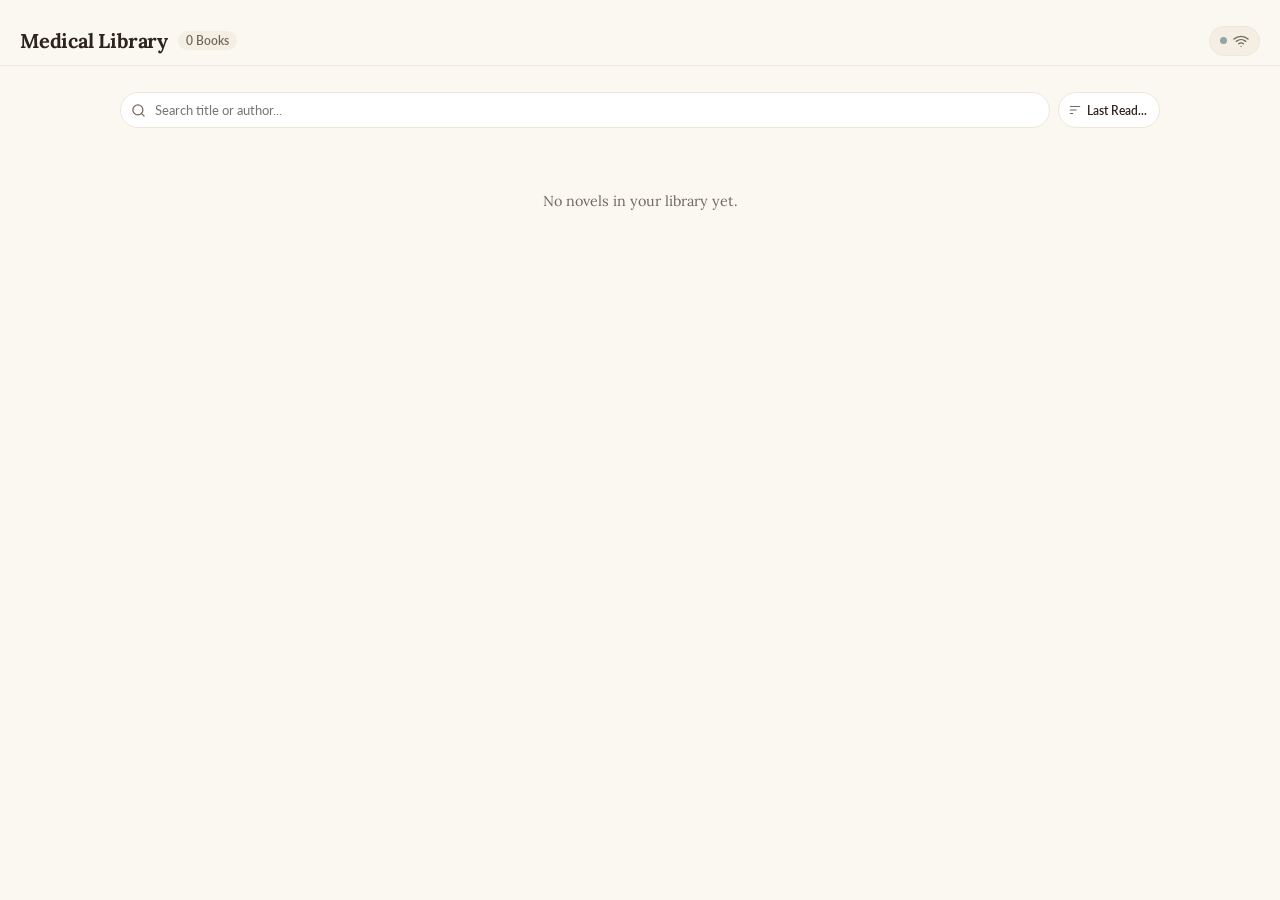
==== m/index.html @ b5129090 "Ingest 1,699 drugs from bnf_drugs.json into BNF database with intelligent alias/salt matching, keep " ====
<!DOCTYPE html>
<html lang="en">
<head>
  <meta charset="utf-8" />
  <meta name="viewport" content="width=device-width, initial-scale=1.0, maximum-scale=1.0, user-scalable=no, viewport-fit=cover" />
  <title>Medical Library</title>

  <!-- PWA & Mobile Meta -->
  <link rel="manifest" href="manifest.json" />
  <meta name="theme-color" content="#fbf8f2" id="meta-theme-color" />
  <meta name="mobile-web-app-capable" content="yes" />
  <meta name="apple-mobile-web-app-capable" content="yes" />
  <meta name="apple-mobile-web-app-status-bar-style" content="default" />
  <meta name="apple-mobile-web-app-title" content="Medical Reader" />
  <link rel="apple-touch-icon" sizes="180x180" href="static/icons/apple-touch-icon.png" />
  <link rel="icon" type="image/svg+xml" href="static/icons/icon.svg" />
  <link rel="icon" type="image/png" sizes="192x192" href="static/icons/icon-192.png" />

  <!-- Google Fonts: Lora, Lato, Cinzel, Noto Serif SC (Matching desktop app) -->
  <link rel="preconnect" href="https://fonts.googleapis.com">
  <link rel="preconnect" href="https://fonts.gstatic.com" crossorigin>
  <link href="https://fonts.googleapis.com/css2?family=Cinzel:wght@500;700&family=Lato:ital,wght@0,300;0,400;0,700;1,300;1,400;1,700&family=Lora:ital,wght@0,400;0,500;0,600;1,400;1,500&family=Noto+Serif+SC:wght@400;600&display=swap" rel="stylesheet">

  <!-- Mobile Styles -->
  <link rel="stylesheet" href="static/css/mobile.css?v=54" />
</head>
<body class="theme-sepia font-serif">
  <div id="app-root">

    <!-- 1. LIBRARY VIEW -->
    <section id="view-library" class="view-pane active">
      <header class="app-header">
        <div class="header-title-group">
          <h1 class="header-page-title">Medical Library</h1>
          <span class="header-count-badge" id="library-count-badge">0 Books</span>
        </div>
        <div class="header-actions">
          <button class="status-wifi-btn" id="m-status-wifi-btn" title="Cloud &amp; Sync Status">
            <span class="status-dot"></span>
            <svg class="status-wifi-svg" width="16" height="16" viewBox="0 0 24 24" fill="none" stroke="currentColor" stroke-width="2" stroke-linecap="round" stroke-linejoin="round">
              <path d="M5 12.55a11 11 0 0 1 14.08 0"></path>
              <path d="M1.42 9a16 16 0 0 1 21.16 0"></path>
              <path d="M8.53 16.11a6 6 0 0 1 6.95 0"></path>
              <line x1="12" y1="20" x2="12.01" y2="20"></line>
            </svg>
          </button>
        </div>
      </header>

      <div class="library-scroll-container">
        <!-- Search and Sort Filter Bar -->
        <div class="library-filter-bar">
          <div class="library-search-wrap">
            <svg class="library-search-icon" width="15" height="15" viewBox="0 0 24 24" fill="none" stroke="currentColor" stroke-width="2" stroke-linecap="round" stroke-linejoin="round">
              <circle cx="11" cy="11" r="8"></circle>
              <line x1="21" y1="21" x2="16.65" y2="16.65"></line>
            </svg>
            <input type="text" id="library-search-input" class="library-search-input" placeholder="Search title or author..." autocomplete="off" autocorrect="off" autocapitalize="off" spellcheck="false" />
            <button type="button" id="btn-clear-library-search" class="btn-clear-library-search" title="Clear search" style="display: none;">
              <svg width="12" height="12" viewBox="0 0 24 24" fill="none" stroke="currentColor" stroke-width="2.5" stroke-linecap="round" stroke-linejoin="round">
                <line x1="18" y1="6" x2="6" y2="18"></line>
                <line x1="6" y1="6" x2="18" y2="18"></line>
              </svg>
            </button>
          </div>

          <div class="library-sort-wrap">
            <svg class="library-sort-icon" width="14" height="14" viewBox="0 0 24 24" fill="none" stroke="currentColor" stroke-width="2" stroke-linecap="round" stroke-linejoin="round">
              <line x1="4" y1="6" x2="20" y2="6"></line>
              <line x1="4" y1="12" x2="14" y2="12"></line>
              <line x1="4" y1="18" x2="8" y2="18"></line>
            </svg>
            <span class="library-sort-label" id="library-sort-label">Last Read...</span>
            <select id="library-sort-select" class="library-sort-select" title="Sort books">
              <option value="last_read" selected>Last Read...</option>
              <option value="date_desc">Date Added...</option>
              <option value="date_asc">Date Added (Oldest)...</option>
              <option value="title_asc">Novel Name (A - Z)...</option>
              <option value="title_desc">Novel Name (Z - A)...</option>
              <option value="author_asc">Author Name (A - Z)...</option>
              <option value="author_desc">Author Name (Z - A)...</option>
              <option value="words_desc">Word Count (High - Low)...</option>
              <option value="words_asc">Word Count (Low - High)...</option>
            </select>
          </div>
        </div>

        <div class="library-books-list" id="library-books-list">
          <!-- Populated dynamically with minimalist borderless book cards -->
        </div>
      </div>
    </section>

    <!-- 2. BOOK OVERVIEW & CHAPTERS VIEW -->
    <section id="view-book" class="view-pane">
      <!-- Clean Top Bar with just Back to Library -->
      <header class="app-header">
        <button class="btn-header-back" id="btn-book-back" title="Back to Library">
          <svg width="20" height="20" viewBox="0 0 24 24" fill="none" stroke="currentColor" stroke-width="2.2" stroke-linecap="round" stroke-linejoin="round">
            <polyline points="15 18 9 12 15 6"></polyline>
          </svg>
          <span>Library</span>
        </button>
      </header>

      <!-- Anchored Book Details Hero (Remains visible while scrolling chapters) -->
      <section class="book-hero-section anchored" id="book-hero-section">
        <h1 class="book-hero-title" id="book-hero-title">Book Title</h1>
        <p class="book-hero-author" id="book-hero-author">by Author</p>

        <div class="book-meta-row" id="book-hero-meta">
          <span class="meta-tag" id="book-meta-genre">WEB NOVEL</span>
          <span class="meta-dot">&bull;</span>
          <span class="meta-tag" id="book-meta-chapters">0 CHAPTERS</span>
          <span class="meta-dot">&bull;</span>
          <span class="meta-tag" id="book-meta-words">0 WORDS</span>
        </div>

        <div class="book-actions-group">
          <button class="btn-continue-reading" id="btn-book-continue">
            <svg width="18" height="18" viewBox="0 0 24 24" fill="none" stroke="currentColor" stroke-width="2.2" stroke-linecap="round" stroke-linejoin="round">
              <polygon points="5 3 19 12 5 21 5 3"></polygon>
            </svg>
            <span id="btn-book-continue-label">Continue — Chapter 1</span>
          </button>

          <!-- Compact Icon-Only Bookmark Button -->
          <button class="btn-jump-bookmark-icon" id="btn-book-bookmark" style="display:none;" title="Jump to bookmark">
            <svg width="18" height="18" viewBox="0 0 24 24" fill="#e67e22" stroke="#d35400" stroke-width="1">
              <path d="M19 21l-7-5-7 5V5a2 2 0 0 1 2-2h10a2 2 0 0 1 2 2z"></path>
            </svg>
          </button>

          <!-- Download for Offline Reading Button -->
          <button class="btn-book-action-icon" id="btn-book-download" title="Download book for offline reading">
            <svg class="icon-download-svg" width="18" height="18" viewBox="0 0 24 24" fill="none" stroke="currentColor" stroke-width="2.2" stroke-linecap="round" stroke-linejoin="round">
              <path d="M21 15v4a2 2 0 0 1-2 2H5a2 2 0 0 1-2-2v-4"></path>
              <polyline points="7 10 12 15 17 10"></polyline>
              <line x1="12" y1="15" x2="12" y2="3"></line>
            </svg>
          </button>

          <!-- Search Button Next to Bookmark -->
          <button class="btn-book-action-icon" id="btn-book-search" title="Search novel">
            <svg width="18" height="18" viewBox="0 0 24 24" fill="none" stroke="currentColor" stroke-width="2.2" stroke-linecap="round" stroke-linejoin="round">
              <circle cx="11" cy="11" r="8"></circle>
              <line x1="21" y1="21" x2="16.65" y2="16.65"></line>
            </svg>
          </button>
        </div>
      </section>

      <!-- Scrollable Chapters Directory Underneath Anchored Hero -->
      <div class="chapter-directory-scroll">
        <section class="chapter-directory-wrapper">
          <div class="directory-header-row">
            <span class="directory-title">Chapters</span>
            <span class="directory-count" id="book-ch-count-badge">0</span>
          </div>

          <div class="search-input-wrap">
            <svg width="16" height="16" viewBox="0 0 24 24" fill="none" stroke="currentColor" stroke-width="2" stroke-linecap="round" stroke-linejoin="round">
              <circle cx="11" cy="11" r="8"></circle>
              <line x1="21" y1="21" x2="16.65" y2="16.65"></line>
            </svg>
            <input type="text" class="directory-search-input" id="input-chapter-search" placeholder="Filter chapters..." autocomplete="off" autocorrect="off" autocapitalize="off" spellcheck="false" />
            <button type="button" id="btn-clear-chapter-search" class="btn-search-clear" style="display: none;" title="Clear filter">&times;</button>
          </div>

          <div class="chapter-items-list" id="chapters-list-container">
            <!-- Dynamically populated rows with green last-read highlight and orange bookmark symbol -->
          </div>
        </section>
      </div>
    </section>

    <!-- 3. GLOSSARY SHELVES VIEW -->
    <section id="view-glossary" class="view-pane">
      <header class="app-header">
        <button class="btn-header-back" id="btn-glossary-back" title="Back to Chapters">
          <svg width="20" height="20" viewBox="0 0 24 24" fill="none" stroke="currentColor" stroke-width="2.2" stroke-linecap="round" stroke-linejoin="round">
            <polyline points="15 18 9 12 15 6"></polyline>
          </svg>
          <span>Chapters</span>
        </button>

        <div class="header-title-group" style="gap: 8px;">
          <h1 class="header-page-title">Glossary</h1>
          <span class="header-count-badge" id="glossary-total-badge">0</span>
        </div>

        <button class="btn-header-add" id="btn-glossary-add-lore" title="Add lore entry">
          <svg width="16" height="16" viewBox="0 0 24 24" fill="none" stroke="currentColor" stroke-width="2.5" stroke-linecap="round" stroke-linejoin="round">
            <line x1="12" y1="5" x2="12" y2="19"></line>
            <line x1="5" y1="12" x2="19" y2="12"></line>
          </svg>
          <span>Add</span>
        </button>
      </header>

      <div class="glossary-scroll-container">
        <!-- Controls: Search, Category Filter, and Sort -->
        <div class="glossary-controls-section">
          <div class="search-input-wrap" style="margin-bottom: 10px;">
            <svg width="16" height="16" viewBox="0 0 24 24" fill="none" stroke="currentColor" stroke-width="2" stroke-linecap="round" stroke-linejoin="round">
              <circle cx="11" cy="11" r="8"></circle>
              <line x1="21" y1="21" x2="16.65" y2="16.65"></line>
            </svg>
            <input type="text" class="directory-search-input" id="input-glossary-search" placeholder="Search lore, aliases, Chinese..." autocomplete="off" autocorrect="off" autocapitalize="off" spellcheck="false" />
            <button type="button" id="btn-clear-glossary-search" class="btn-search-clear" style="display: none;" title="Clear search">&times;</button>
          </div>

          <div class="glossary-dropdowns-row">
            <select class="glossary-select" id="select-glossary-category">
              <option value="all">All Categories</option>
              <option value="Anatomy">Anatomy</option>
              <option value="Pathology / Disease">Pathology &amp; Disease</option>
              <option value="Concept">Concepts &amp; Scores</option>
              <option value="Instrument / Device">Instruments &amp; Devices</option>
              <option value="Drug">Drugs &amp; Pharmacology</option>
            </select>

            <select class="glossary-select" id="select-glossary-sort">
              <option value="relevance">By Mentions</option>
              <option value="alpha">A to Z</option>
              <option value="time_newest">Newest Added</option>
            </select>
          </div>
        </div>

        <!-- 5 Category Horizontal Shelves Container -->
        <div class="glossary-shelves-container" id="glossary-shelves-container">
          <!-- Dynamically populated horizontal shelves -->
        </div>
      </div>
    </section>

    <!-- 4. READER VIEW -->
    <section id="view-reader" class="view-pane" style="padding-top:0; padding-bottom:0;">
      <div class="reader-container">
        <!-- Reading Progress Bar -->
        <div class="reader-progress-line" id="reader-progress-line"></div>

        <!-- Collapsible Reader Top Bar -->
        <header class="reader-top-bar" id="reader-top-bar">
          <button class="btn-reader-action" id="btn-reader-back" title="Back to Chapters">
            <svg width="20" height="20" viewBox="0 0 24 24" fill="none" stroke="currentColor" stroke-width="2.2" stroke-linecap="round" stroke-linejoin="round">
              <polyline points="15 18 9 12 15 6"></polyline>
            </svg>
          </button>

          <div class="reader-title-wrap">
            <div class="reader-chapter-dropdown-wrap">
              <span class="reader-chapter-name" id="reader-top-title">Chapter</span>
              <svg class="reader-chapter-dropdown-arrow" width="12" height="12" viewBox="0 0 24 24" fill="none" stroke="currentColor" stroke-width="2.5" stroke-linecap="round" stroke-linejoin="round">
                <polyline points="6 9 12 15 18 9"></polyline>
              </svg>
              <select id="reader-chapter-select" class="reader-chapter-select" title="Jump to chapter">
                <!-- Dynamically populated options -->
              </select>
            </div>
          </div>

          <div class="reader-actions-right">
            <!-- Reader Highlights & Notes Button -->
            <button class="btn-reader-action" id="btn-reader-notes" title="Notes & Highlights">
              <svg width="18" height="18" viewBox="0 0 24 24" fill="none" stroke="currentColor" stroke-width="2" stroke-linecap="round" stroke-linejoin="round">
                <path d="M4 19.5v-15A2.5 2.5 0 0 1 6.5 2H20v20H6.5a2.5 2.5 0 0 1-2.5-2.5Z"></path>
                <path d="M6 6h10"></path>
                <path d="M6 10h10"></path>
              </svg>
            </button>

            <!-- Reader Search Button -->
            <button class="btn-reader-action" id="btn-reader-search" title="Search novel">
              <svg width="18" height="18" viewBox="0 0 24 24" fill="none" stroke="currentColor" stroke-width="2" stroke-linecap="round" stroke-linejoin="round">
                <circle cx="11" cy="11" r="8"></circle>
                <line x1="21" y1="21" x2="16.65" y2="16.65"></line>
              </svg>
            </button>

            <!-- Reader Settings Button -->
            <button class="btn-reader-action" id="btn-reader-settings" title="Typography &amp; Theme">
              <svg width="18" height="18" viewBox="0 0 24 24" fill="none" stroke="currentColor" stroke-width="2" stroke-linecap="round" stroke-linejoin="round">
                <circle cx="12" cy="12" r="3"></circle>
                <path d="M19.4 15a1.65 1.65 0 0 0 .33 1.82l.06.06a2 2 0 0 1 0 2.83 2 2 0 0 1-2.83 0l-.06-.06a1.65 1.65 0 0 0-1.82-.33 1.65 1.65 0 0 0-1 1.51V21a2 2 0 0 1-2 2 2 2 0 0 1-2-2v-.09A1.65 1.65 0 0 0 9 19.4a1.65 1.65 0 0 0-1.82.33l-.06.06a2 2 0 0 1-2.83 0 2 2 0 0 1 0-2.83l.06-.06a1.65 1.65 0 0 0 .33-1.82 1.65 1.65 0 0 0-1.51-1H3a2 2 0 0 1-2-2 2 2 0 0 1 2-2h.09A1.65 1.65 0 0 0 4.6 9a1.65 1.65 0 0 0-.33-1.82l-.06-.06a2 2 0 0 1 0-2.83 2 2 0 0 1 2.83 0l.06.06a1.65 1.65 0 0 0 1.82.33H9a1.65 1.65 0 0 0 1-1.51V3a2 2 0 0 1 2-2 2 2 0 0 1 2 2v.09a1.65 1.65 0 0 0 1 1.51 1.65 1.65 0 0 0 1.82-.33l.06-.06a2 2 0 0 1 2.83 0 2 2 0 0 1 0 2.83l-.06.06a1.65 1.65 0 0 0-.33 1.82V9a1.65 1.65 0 0 0 1.51 1H21a2 2 0 0 1 2 2 2 2 0 0 1-2 2h-.09a1.65 1.65 0 0 0-1.51 1z"></path>
              </svg>
            </button>
          </div>
        </header>

        <!-- Reader Text Scroll Area -->
        <main class="reader-scroll-canvas" id="reader-scroll-canvas">
          <div class="reader-heading-block">
            <span class="reader-ch-num" id="canvas-ch-num">CHAPTER 1</span>
            <h1 class="reader-ch-title" id="canvas-ch-title">Prologue</h1>
          </div>
          <div class="reader-body-text" id="reader-body-text">
            <!-- Chapter paragraphs rendered here -->
          </div>
        </main>

        <!-- Floating Text Selection Actions Bubble (Strictly Sans Font) -->
        <div class="floating-selection-bubble" id="mobile-selection-bar" style="display:none;">
          <div class="selection-actions-pill">
            <button type="button" class="btn-selection-action" id="btn-selection-add-lore" title="Add to Glossary">
              <span id="mobile-selection-btn-icon" class="selection-action-icon">
                <svg width="14" height="14" viewBox="0 0 24 24" fill="none" stroke="currentColor" stroke-width="2.2" stroke-linecap="round" stroke-linejoin="round">
                  <line x1="12" y1="5" x2="12" y2="19"></line>
                  <line x1="5" y1="12" x2="19" y2="12"></line>
                </svg>
              </span>
              <span id="mobile-selection-btn-text">Add to Glossary</span>
            </button>
            <div class="selection-action-sep" id="selection-sep-1"></div>
            <button type="button" class="btn-selection-action" id="btn-selection-highlight" title="Highlight text">
              <span class="selection-action-icon">
                <svg width="14" height="14" viewBox="0 0 24 24" fill="none" stroke="currentColor" stroke-width="2.2" stroke-linecap="round" stroke-linejoin="round">
                  <path d="m9 11-6 6v3h3l6-6"></path>
                  <path d="m22 7-4.5-4.5c-.8-.8-2-.8-2.8 0l-3.2 3.2 7.3 7.3 3.2-3.2c.8-.8.8-2 0-2.8Z"></path>
                </svg>
              </span>
              <span>Highlight</span>
            </button>
            <div class="selection-action-sep" id="selection-sep-2"></div>
            <button type="button" class="btn-selection-action" id="btn-selection-note" title="Add Note">
              <span class="selection-action-icon">
                <svg width="14" height="14" viewBox="0 0 24 24" fill="none" stroke="currentColor" stroke-width="2.2" stroke-linecap="round" stroke-linejoin="round">
                  <path d="M12 20h9"></path>
                  <path d="M16.5 3.5a2.121 2.121 0 0 1 3 3L7 19l-4 1 1-4L16.5 3.5z"></path>
                </svg>
              </span>
              <span>Add Note</span>
            </button>
          </div>
        </div>

        <!-- Grounded Reader Bottom Stepper (Firmly pinned to bottom) -->
        <footer class="reader-bottom-stepper" id="reader-bottom-stepper">
          <button class="btn-step" id="btn-step-prev">
            <svg width="16" height="16" viewBox="0 0 24 24" fill="none" stroke="currentColor" stroke-width="2.2" stroke-linecap="round" stroke-linejoin="round">
              <polyline points="15 18 9 12 15 6"></polyline>
            </svg>
            <span>Prev</span>
          </button>
          <span class="reader-step-indicator" id="stepper-ch-label">Ch 1 / 1</span>
          <button class="btn-step" id="btn-step-next">
            <span>Next</span>
            <svg width="16" height="16" viewBox="0 0 24 24" fill="none" stroke="currentColor" stroke-width="2.2" stroke-linecap="round" stroke-linejoin="round">
              <polyline points="9 18 15 12 9 6"></polyline>
            </svg>
          </button>
        </footer>
      </div>
    </section>

    <!-- Bottom Navigation Bar (Visible in Book and Glossary Views when Glossary is enabled) -->
    <nav class="bottom-nav-bar" id="bottom-nav" style="display:none;">
      <button class="nav-item active" id="nav-tab-chapters" data-tab="chapters">
        <svg width="18" height="18" viewBox="0 0 24 24" fill="none" stroke="currentColor" stroke-width="2" stroke-linecap="round" stroke-linejoin="round">
          <line x1="8" y1="6" x2="21" y2="6"></line>
          <line x1="8" y1="12" x2="21" y2="12"></line>
          <line x1="8" y1="18" x2="21" y2="18"></line>
          <line x1="3" y1="6" x2="3.01" y2="6"></line>
          <line x1="3" y1="12" x2="3.01" y2="12"></line>
          <line x1="3" y1="18" x2="3.01" y2="18"></line>
        </svg>
        <span>Chapters</span>
      </button>

      <button class="nav-item" id="nav-tab-glossary" data-tab="glossary" title="Glossary">
        <svg width="18" height="18" viewBox="0 0 24 24" fill="none" stroke="currentColor" stroke-width="2" stroke-linecap="round" stroke-linejoin="round">
          <polygon points="12 2 2 7 12 12 22 7 12 2"></polygon>
          <polyline points="2 17 12 22 22 17"></polyline>
          <polyline points="2 12 12 17 22 12"></polyline>
        </svg>
        <span>Glossary</span>
      </button>
    </nav>

    <!-- Bottom Sheet: Reader Typography & Theme Settings (No background blur) -->
    <div class="sheet-backdrop" id="sheet-backdrop-settings">
      <div class="sheet-card" id="sheet-card-settings">
        <div class="sheet-handle"></div>
        <div class="sheet-header">
          <h3 class="sheet-title">Reader Settings</h3>
          <button class="btn-sheet-close" id="btn-settings-close" title="Close settings">
            <svg width="18" height="18" viewBox="0 0 24 24" fill="none" stroke="currentColor" stroke-width="2">
              <line x1="18" y1="6" x2="6" y2="18"></line>
              <line x1="6" y1="6" x2="18" y2="18"></line>
            </svg>
          </button>
        </div>

        <div class="settings-options-list">
          <!-- Font Family -->
          <div class="settings-row">
            <label class="settings-label">Font Family</label>
            <div class="segmented-control">
              <button class="seg-btn active" id="btn-font-serif">Serif</button>
              <button class="seg-btn" id="btn-font-sans">Sans</button>
            </div>
          </div>

          <!-- Font Size -->
          <div class="settings-row">
            <label class="settings-label">Font Size</label>
            <div class="segmented-control">
              <button class="seg-btn" id="btn-size-dec">A-</button>
              <button class="seg-btn" id="btn-size-inc">A+</button>
            </div>
          </div>

          <!-- Theme -->
          <div class="settings-row">
            <label class="settings-label">Theme</label>
            <div class="segmented-control">
              <button class="seg-btn" id="btn-theme-light">Light</button>
              <button class="seg-btn active" id="btn-theme-sepia">Sepia</button>
              <button class="seg-btn" id="btn-theme-dark">Dark</button>
            </div>
          </div>
        </div>
      </div>
    </div>

    <!-- Bottom Sheet: Lore Card Popup (Matched to Desktop Web App Layout) -->
    <div class="sheet-backdrop" id="sheet-backdrop-lore">
      <div class="sheet-card" id="sheet-card-lore">
        <div class="sheet-handle"></div>
        <div class="sheet-header">
          <button class="btn-sheet-text-action" id="btn-sheet-lore-edit">Edit</button>
          <button class="btn-sheet-close" id="btn-sheet-lore-close" title="Close">
            <svg width="18" height="18" viewBox="0 0 24 24" fill="none" stroke="currentColor" stroke-width="2">
              <line x1="18" y1="6" x2="6" y2="18"></line>
              <line x1="6" y1="6" x2="18" y2="18"></line>
            </svg>
          </button>
        </div>
        <div class="lore-card-body" id="sheet-lore-content">
          <!-- Populated dynamically with exact desktop layout -->
        </div>
      </div>
    </div>

    <!-- Bottom Sheet: Add / Edit Lore Entry (With Web Autofill & AI Lookup, No redundant Chinese input) -->
    <div class="sheet-backdrop" id="sheet-backdrop-edit">
      <div class="sheet-card" id="sheet-card-edit" style="max-height: 88vh;">
        <div class="sheet-handle"></div>
        <div class="sheet-header">
          <h3 class="sheet-title" id="edit-sheet-heading">Add Lore Entry</h3>
          <button type="button" class="btn-sheet-close" id="btn-edit-close" title="Close">
            <svg width="18" height="18" viewBox="0 0 24 24" fill="none" stroke="currentColor" stroke-width="2">
              <line x1="18" y1="6" x2="6" y2="18"></line>
              <line x1="6" y1="6" x2="18" y2="18"></line>
            </svg>
          </button>
        </div>

        <!-- Web Autofill / Wiki Scraper Panel -->
        <div class="wiki-import-panel">
          <label class="form-label">IMPORT FROM WEB LINK (WIKI)</label>
          <div class="wiki-input-row">
            <input type="text" class="form-input" id="edit-wiki-url" placeholder="Paste Fandom wiki URL or page title..." />
            <button type="button" class="btn-wiki-scrape" id="btn-wiki-import">Import</button>
          </div>
        </div>

        <form id="form-edit-lore" class="lore-edit-form">
          <input type="hidden" id="edit-lore-id" value="" />

          <div class="form-group">
            <label class="form-label">CATEGORY *</label>
            <select class="form-select" id="edit-lore-category" required>
              <option value="Anatomy">Anatomy</option>
              <option value="Pathology / Disease">Pathology / Disease</option>
              <option value="Concept">Concept</option>
              <option value="Instrument / Device">Instrument / Device</option>
              <option value="Drug">Drug</option>
            </select>
          </div>

          <div class="form-group">
            <div class="form-label-row">
              <label class="form-label">PRIMARY NAME *</label>
              <button type="button" class="btn-ai-autofill" id="btn-ai-fill">Autofill</button>
            </div>
            <input type="text" class="form-input" id="edit-lore-name" placeholder="e.g. Tension Pneumothorax, Ceftriaxone, GCS" required />
          </div>

          <div class="form-group">
            <label class="form-label">ORGAN SYSTEM / SPECIALTY / CLASS</label>
            <input type="text" class="form-input" id="edit-lore-affiliation" placeholder="e.g. Emergency Medicine, Pulmonology" />
          </div>

          <div class="form-group">
            <label class="form-label">AKA (Also Known As / Acronyms / Brands)</label>
            <div class="alias-tags-container" id="edit-lore-alias-container">
              <div class="alias-tags-list" id="edit-lore-alias-list"></div>
              <input type="text" class="alias-tag-input" id="edit-lore-aliases" placeholder="Type AKA, press Enter..." autocomplete="off" autocorrect="off" autocapitalize="off" spellcheck="false" />
            </div>
          </div>

          <div class="form-group">
            <label class="form-label">IMAGE / DIAGRAM URL (OPTIONAL)</label>
            <input type="text" class="form-input" id="edit-lore-image" placeholder="e.g. https://... or diagram link" />
          </div>

          <div class="form-group">
            <label class="form-label">CLINICAL SUMMARY &amp; PEARLS</label>
            <textarea class="form-textarea" id="edit-lore-summary" rows="4" placeholder="Comprehensive clinical definition, presentation, diagnostic criteria, and management pearls..."></textarea>
          </div>

          <div class="form-group" id="group-edit-lore-bnf">
            <div class="form-label-row">
              <label class="form-label">BNF INDICATIONS &amp; DOSAGE (DRUGS)</label>
              <button type="button" class="btn-ai-autofill" id="btn-bnf-mobile-fill">Fetch BNF 85</button>
            </div>
            <textarea class="form-textarea" id="edit-lore-bnf" rows="3" placeholder="Adult/elderly dose, routes..." style="font-family: monospace; font-size: 0.8rem;"></textarea>
          </div>

          <div class="form-actions-row">
            <button type="button" class="btn-form-delete" id="btn-edit-delete" style="display:none;">Delete</button>
            <div style="flex:1;"></div>
            <button type="button" class="btn-form-cancel" id="btn-edit-cancel">Cancel</button>
            <button type="submit" class="btn-form-save" id="btn-edit-save">Save Entry</button>
          </div>
        </form>
      </div>
    </div>

    <!-- Full-Page Slide-Up Search View -->
    <div class="mobile-search-overlay" id="mobile-search-overlay">
      <header class="mobile-search-header">
        <div class="mobile-search-title-row">
          <svg width="18" height="18" viewBox="0 0 24 24" fill="none" stroke="currentColor" stroke-width="2.2" stroke-linecap="round" stroke-linejoin="round">
            <circle cx="11" cy="11" r="8"></circle>
            <line x1="21" y1="21" x2="16.65" y2="16.65"></line>
          </svg>
          <span class="mobile-search-header-title">Search</span>
        </div>
        <button class="btn-search-close" id="btn-search-close" title="Close search">
          <svg width="20" height="20" viewBox="0 0 24 24" fill="none" stroke="currentColor" stroke-width="2" stroke-linecap="round" stroke-linejoin="round">
            <line x1="18" y1="6" x2="6" y2="18"></line>
            <line x1="6" y1="6" x2="18" y2="18"></line>
          </svg>
        </button>
      </header>

      <div class="mobile-search-bar-wrap">
        <div class="mobile-search-input-box">
          <svg class="search-box-icon" width="16" height="16" viewBox="0 0 24 24" fill="none" stroke="currentColor" stroke-width="2" stroke-linecap="round" stroke-linejoin="round">
            <circle cx="11" cy="11" r="8"></circle>
            <line x1="21" y1="21" x2="16.65" y2="16.65"></line>
          </svg>
          <input type="text" id="mobile-search-input" class="mobile-search-input" placeholder="Search chapters, dialogue, lore..." autocomplete="off" autocorrect="off" autocapitalize="off" spellcheck="false" />
          <button type="button" id="btn-mobile-search-clear" class="btn-search-clear" style="display:none;" title="Clear search">&times;</button>
        </div>
      </div>

      <!-- Scope Filter Pills -->
      <div class="mobile-search-pills" id="mobile-search-pills">
        <button class="search-pill active" data-scope="all">All <span class="pill-count" id="m-count-all">0</span></button>
        <button class="search-pill" data-scope="this_chapter" id="m-pill-this-chapter">This Chapter <span class="pill-count" id="m-count-this-chapter">0</span></button>
        <button class="search-pill" data-scope="all_chapters">All Chapters <span class="pill-count" id="m-count-all-chapters">0</span></button>
        <button class="search-pill" data-scope="lore" id="m-pill-lore">Lore Glossary <span class="pill-count" id="m-count-lore">0</span></button>
      </div>

      <!-- Scrollable Results Container -->
      <div class="mobile-search-results-area" id="mobile-search-results-area">
        <div class="search-empty-state" id="m-search-empty-state">
          <p>Type at least 2 characters to search dialogue, scenes, character names, or lore across this novel.</p>
        </div>
        <div class="search-loading-state" id="m-search-loading-state" style="display: none;">
          <span class="search-spinner"></span>
          <span>Searching...</span>
        </div>
        <div class="mobile-search-results-list" id="m-search-results-list" style="display: none;">
          <!-- Injected dynamically -->
        </div>
      </div>
    </div>

    <!-- Sync & Connection Status Popover Modal (Strictly Sans Font) -->
    <div class="sheet-backdrop modal-mode" id="modal-sync-status" style="display: none;">
      <div class="sheet-card sync-status-card">
        <div class="sync-status-header">
          <div class="sync-status-title-row">
            <svg class="sync-status-wifi-icon" width="18" height="18" viewBox="0 0 24 24" fill="none" stroke="currentColor" stroke-width="2" stroke-linecap="round" stroke-linejoin="round">
              <path d="M5 12.55a11 11 0 0 1 14.08 0"></path>
              <path d="M1.42 9a16 16 0 0 1 21.16 0"></path>
              <path d="M8.53 16.11a6 6 0 0 1 6.95 0"></path>
              <line x1="12" y1="20" x2="12.01" y2="20"></line>
            </svg>
            <h3 class="sync-status-title">Connection &amp; Sync</h3>
          </div>
          <button class="btn-sheet-close" id="btn-close-sync-status" title="Close">&times;</button>
        </div>
        <div class="sync-status-body">
          <div class="sync-info-row">
            <span class="sync-label">Cloud Database</span>
            <span class="sync-val" id="sync-val-cloud">Connected (Supabase)</span>
          </div>
          <div class="sync-info-row">
            <span class="sync-label">Gemini AI</span>
            <span class="sync-val" id="sync-val-gemini">Ready</span>
          </div>
          <div class="sync-info-row">
            <span class="sync-label">Last Synced</span>
            <span class="sync-val" id="sync-val-time">Just now</span>
          </div>
          <div class="sync-info-row">
            <span class="sync-label">Offline Storage</span>
            <span class="sync-val" id="sync-val-offline">IndexedDB Active</span>
          </div>
        </div>
        <div class="sync-status-actions">
          <button class="btn-sync-now" id="btn-sync-now-action">Sync Now</button>
        </div>
      </div>
    </div>

    <!-- Bottom Sheet: Add / Edit Reader Note (Strictly Sans Font) -->
    <div class="sheet-backdrop" id="sheet-backdrop-note-edit">
      <div class="sheet-card note-modal-card" id="sheet-card-note-edit">
        <div class="sheet-handle"></div>
        <div class="sheet-header">
          <h3 class="sheet-title" id="note-edit-title">Add Note</h3>
          <button type="button" class="btn-sheet-close" id="btn-note-edit-close" title="Close">
            <svg width="18" height="18" viewBox="0 0 24 24" fill="none" stroke="currentColor" stroke-width="2">
              <line x1="18" y1="6" x2="6" y2="18"></line>
              <line x1="6" y1="6" x2="18" y2="18"></line>
            </svg>
          </button>
        </div>

        <div class="note-quote-box" id="note-edit-quote-box">
          <svg class="note-quote-icon" width="14" height="14" viewBox="0 0 24 24" fill="currentColor">
            <path d="M14.017 21v-7.391c0-5.704 3.731-9.57 8.983-10.609l.995 2.151c-2.432.917-3.995 3.638-3.995 5.849h4v10h-9.983zm-14.017 0v-7.391c0-5.704 3.748-9.57 9-10.609l.996 2.151c-2.433.917-3.996 3.638-3.996 5.849h3.983v10h-9.983z"></path>
          </svg>
          <span class="note-quote-text" id="note-edit-quote-text">Quoted text excerpt...</span>
        </div>

        <div class="note-form-group">
          <label class="form-label">YOUR NOTE</label>
          <textarea class="note-textarea" id="note-edit-textarea" rows="4" placeholder="Write personal reflections, connections, or notes on this passage..."></textarea>
        </div>

        <div class="form-actions-row" style="margin-top: 14px;">
          <button type="button" class="btn-form-delete" id="btn-note-edit-delete" style="display:none;">Delete</button>
          <div style="flex:1;"></div>
          <button type="button" class="btn-form-cancel" id="btn-note-edit-cancel">Cancel</button>
          <button type="button" class="btn-form-save" id="btn-note-edit-save">Save Note</button>
        </div>
      </div>
    </div>

    <!-- Bottom Sheet: View Reader Note (Popup on Tapping Underlined Words) -->
    <div class="sheet-backdrop" id="sheet-backdrop-note-view">
      <div class="sheet-card note-modal-card" id="sheet-card-note-view">
        <div class="sheet-handle"></div>
        <div class="sheet-header">
          <div class="note-view-header-left">
            <span class="note-chapter-badge" id="note-view-ch-badge">CHAPTER 1</span>
            <span class="note-type-badge" id="note-view-type-badge">Personal Note</span>
          </div>
          <div class="note-view-header-actions">
            <button type="button" class="btn-sheet-text-action" id="btn-note-view-edit">Edit</button>
            <button type="button" class="btn-sheet-close" id="btn-note-view-close" title="Close">
              <svg width="18" height="18" viewBox="0 0 24 24" fill="none" stroke="currentColor" stroke-width="2">
                <line x1="18" y1="6" x2="6" y2="18"></line>
                <line x1="6" y1="6" x2="18" y2="18"></line>
              </svg>
            </button>
          </div>
        </div>

        <div class="note-view-body">
          <div class="note-quote-box" id="note-view-quote-box">
            <span class="note-quote-text" id="note-view-quote-text">Quoted text...</span>
          </div>

          <div class="note-view-content" id="note-view-content">
            <!-- User note displayed here -->
          </div>

          <div class="note-view-footer">
            <span class="note-view-date" id="note-view-date"></span>
            <button type="button" class="btn-note-remove" id="btn-note-view-delete">Remove</button>
          </div>
        </div>
      </div>
    </div>

    <!-- Bottom Sheet: Book Highlights & Notes Drawer -->
    <div class="sheet-backdrop" id="sheet-backdrop-all-notes">
      <div class="sheet-card notes-drawer-card" id="sheet-card-all-notes" style="max-height: 85vh;">
        <div class="sheet-handle"></div>
        <div class="sheet-header">
          <div class="notes-drawer-title-row">
            <h3 class="sheet-title">Notes &amp; Highlights</h3>
            <span class="notes-total-count-pill" id="notes-total-count">0</span>
          </div>
          <button type="button" class="btn-sheet-close" id="btn-all-notes-close" title="Close">
            <svg width="18" height="18" viewBox="0 0 24 24" fill="none" stroke="currentColor" stroke-width="2">
              <line x1="18" y1="6" x2="6" y2="18"></line>
              <line x1="6" y1="6" x2="18" y2="18"></line>
            </svg>
          </button>
        </div>

        <!-- Filter Scope Pills (Strictly Sans) -->
        <div class="notes-filter-pills" id="notes-filter-pills">
          <button type="button" class="notes-filter-pill active" data-filter="all">All <span class="pill-count" id="notes-count-all">0</span></button>
          <button type="button" class="notes-filter-pill" data-filter="notes">Notes <span class="pill-count" id="notes-count-notes">0</span></button>
          <button type="button" class="notes-filter-pill" data-filter="highlights">Highlights <span class="pill-count" id="notes-count-highlights">0</span></button>
        </div>

        <!-- Scrollable Notes List -->
        <div class="notes-drawer-list" id="notes-drawer-list">
          <!-- Dynamically populated -->
        </div>
      </div>
    </div>

    <!-- Generic Confirm Action Modal (Strictly Sans Font) -->
    <div class="sheet-backdrop modal-mode" id="modal-confirm-action" style="display: none;">
      <div class="sheet-card confirm-modal-card">
        <div class="confirm-modal-icon-wrap">
          <svg width="24" height="24" viewBox="0 0 24 24" fill="none" stroke="currentColor" stroke-width="2" stroke-linecap="round" stroke-linejoin="round">
            <polyline points="3 6 5 6 21 6"></polyline>
            <path d="M19 6v14a2 2 0 0 1-2 2H7a2 2 0 0 1-2-2V6m3 0V4a2 2 0 0 1 2-2h4a2 2 0 0 1 2 2v2"></path>
            <line x1="10" y1="11" x2="10" y2="17"></line>
            <line x1="14" y1="11" x2="14" y2="17"></line>
          </svg>
        </div>
        <h3 class="confirm-modal-title" id="confirm-modal-title">Delete Item</h3>
        <p class="confirm-modal-message" id="confirm-modal-message">Are you sure you want to delete this item? This action cannot be undone.</p>
        <div class="confirm-modal-buttons">
          <button type="button" class="btn-confirm-cancel" id="btn-confirm-cancel">Cancel</button>
          <button type="button" class="btn-confirm-danger" id="btn-confirm-danger">Delete</button>
        </div>
      </div>
    </div>

    <!-- Subtle Toast Notification -->
    <div class="mobile-toast" id="mobile-toast"></div>

  </div>

  <!-- JavaScript Module -->
  <script type="module" src="static/js/mobile-app.js?v=54"></script>
</body>
</html>
---- m/static/css/mobile.css ----
/* ==========================================================================
   Xianxia Reader Mobile - Minimalist & Modern Reader
   Clean borderless cards, ultra-light muted accents, refined typography.
   ========================================================================== */

/* --- CSS Variables & Theme Definitions --- */
:root {
  --font-serif: 'Lora', Georgia, 'Noto Serif SC', serif;
  --font-sans: 'Lato', -apple-system, BlinkMacSystemFont, 'Segoe UI', Roboto, sans-serif;

  /* Sepia (Default warm paper theme) */
  --bg-main: #fbf8f2;
  --bg-surface: #f4eee3;
  --bg-card: #ffffff;
  --bg-header: rgba(251, 248, 242, 0.98);
  --border-subtle: #efe7d9;
  --border-card: transparent;

  --text-main: #2b231c;
  --text-muted: #74675b;
  --text-subtle: #a39789;

  --primary: #5c8672;
  --primary-hover: #4b7360;
  --primary-light: #edf5f0;

  --row-last-read-bg: #d6e8dd;
  --row-last-read-text: #224233;

  --bookmark-color: #e67e22;
  --bookmark-border: #d35400;
  --bookmark-bg-light: rgba(230, 126, 34, 0.12);

  --color-danger: #ba4a4a;
  --color-danger-light: #faedf0;

  --shadow-sm: 0 1px 4px rgba(42, 34, 27, 0.03);
  --shadow-md: 0 4px 16px rgba(42, 34, 27, 0.06);

  --reader-font-size: 1.05rem;
  --reader-line-height: 1.85;

  /* Category colors */
  --cat-character: #b65362;
  --cat-character-bg: #fdf2f4;
  --cat-creature: #257e9f;
  --cat-creature-bg: #f2f8fc;
  --cat-weapon: #b07032;
  --cat-weapon-bg: #fdf6ee;
  --cat-clan: #45775f;
  --cat-clan-bg: #edf5f0;
  --cat-location: #4d6c94;
  --cat-location-bg: #f0f4f9;
  --cat-concept: #7f538c;
  --cat-concept-bg: #f8f0fc;
}

/* Light Theme */
body.theme-light {
  --bg-main: #ffffff;
  --bg-surface: #f7f7f8;
  --bg-card: #ffffff;
  --bg-header: rgba(255, 255, 255, 0.98);
  --border-subtle: #ececec;
  --border-card: transparent;

  --text-main: #191919;
  --text-muted: #666666;
  --text-subtle: #999999;

  --row-last-read-bg: #e2f2e9;
  --row-last-read-text: #1d402f;

  --shadow-sm: 0 1px 4px rgba(0, 0, 0, 0.03);
  --shadow-md: 0 4px 16px rgba(0, 0, 0, 0.06);
}

/* Dark Theme */
body.theme-dark {
  --bg-main: #141210;
  --bg-surface: #1e1b18;
  --bg-card: #1c1916;
  --bg-header: rgba(20, 18, 16, 0.98);
  --border-subtle: #292420;
  --border-card: transparent;

  --text-main: #ece6dc;
  --text-muted: #9b9183;
  --text-subtle: #6d6458;

  --primary: #68b984;
  --primary-hover: #55a671;
  --primary-light: #1f3326;

  --row-last-read-bg: #1c2e24;
  --row-last-read-text: #8ee0b0;

  --shadow-sm: 0 1px 4px rgba(0, 0, 0, 0.2);
  --shadow-md: 0 4px 16px rgba(0, 0, 0, 0.35);

  --cat-character-bg: #281e21;
  --cat-creature-bg: #16232d;
  --cat-weapon-bg: #29221a;
  --cat-clan-bg: #1c2721;
  --cat-location-bg: #1c242d;
  --cat-concept-bg: #261e29;
}

/* --- Global Reset & Base Setup --- */
*, *::before, *::after {
  box-sizing: border-box;
  margin: 0;
  padding: 0;
}

html, body {
  width: 100%;
  height: 100%;
  overflow: hidden;
  background-color: var(--bg-main);
  color: var(--text-main);
  font-family: var(--font-sans);
  -webkit-font-smoothing: antialiased;
  -moz-osx-font-smoothing: grayscale;
  touch-action: manipulation;
}

body.font-serif {
  font-family: var(--font-serif);
}

body.font-sans {
  font-family: var(--font-sans);
}

#app-root {
  width: 100%;
  height: 100%;
  position: relative;
  overflow: hidden;
}

/* --- View Panes Router --- */
.view-pane {
  position: absolute;
  top: 0;
  left: 0;
  width: 100%;
  height: 100%;
  display: none;
  flex-direction: column;
  background-color: var(--bg-main);
  overflow: hidden;
}

.view-pane.active {
  display: flex;
}

/* --- Common App Header (Comfortable lower position) --- */
.app-header {
  flex-shrink: 0;
  height: calc(66px + env(safe-area-inset-top));
  padding-top: calc(env(safe-area-inset-top) + 16px);
  padding-left: 20px;
  padding-right: 20px;
  display: flex;
  align-items: center;
  justify-content: space-between;
  background-color: var(--bg-header);
  border-bottom: 1px solid var(--border-subtle);
  z-index: 30;
}

.header-title-group {
  display: flex;
  align-items: center;
  gap: 10px;
}

.header-page-title {
  font-family: var(--font-serif);
  font-size: 1.25rem;
  font-weight: 700;
  color: var(--text-main);
  letter-spacing: -0.01em;
}

.header-count-badge {
  font-family: var(--font-sans);
  font-size: 0.72rem;
  font-weight: 600;
  padding: 3px 8px;
  background-color: var(--bg-surface);
  color: var(--text-muted);
  border-radius: 12px;
}

.btn-header-back {
  background: none;
  border: none;
  padding: 8px 4px;
  display: flex;
  align-items: center;
  gap: 4px;
  color: var(--primary);
  font-family: var(--font-sans);
  font-size: 0.95rem;
  font-weight: 600;
  cursor: pointer;
  -webkit-tap-highlight-color: transparent;
}

.btn-header-back:active {
  opacity: 0.7;
}

.btn-header-add {
  background-color: var(--bg-surface);
  border: 1px solid var(--border-subtle);
  border-radius: 18px;
  padding: 6px 13px;
  display: flex;
  align-items: center;
  gap: 4px;
  font-family: var(--font-sans);
  font-size: 0.78rem;
  font-weight: 600;
  color: var(--text-main);
  cursor: pointer;
  -webkit-tap-highlight-color: transparent;
}

.btn-header-add:active {
  background-color: var(--border-subtle);
}

/* ==========================================================================
   1. LIBRARY VIEW
   Minimalist borderless book cards
   ========================================================================== */
.library-scroll-container {
  flex: 1;
  overflow-y: auto;
  -webkit-overflow-scrolling: touch;
  padding: 26px 18px max(24px, env(safe-area-inset-bottom)) 18px;
}

/* Library Search & Filter Bar - Matching Web App */
.library-filter-bar {
  max-width: 640px;
  margin: 0 auto 16px auto;
  display: flex;
  gap: 8px;
  align-items: center;
}

@media (min-width: 600px) {
  .library-filter-bar {
    max-width: 820px;
  }
}

@media (min-width: 900px) {
  .library-filter-bar {
    max-width: 1040px;
  }
}

.library-search-wrap {
  position: relative;
  flex: 1;
  display: flex;
  align-items: center;
}

.library-search-icon {
  position: absolute;
  left: 11px;
  color: var(--text-muted);
  pointer-events: none;
}

.library-search-input {
  width: 100%;
  height: 36px;
  padding: 0 30px 0 34px;
  background: var(--bg-card);
  border: 1px solid var(--border-subtle);
  border-radius: 18px;
  font-family: var(--font-sans);
  font-size: 0.82rem;
  color: var(--text-main);
  outline: none;
  transition: border-color 0.15s, box-shadow 0.15s;
  -webkit-appearance: none;
}

.library-search-input:focus {
  border-color: var(--primary);
  box-shadow: 0 0 0 2px rgba(92, 134, 114, 0.15);
}

.btn-clear-library-search {
  position: absolute;
  right: 8px;
  width: 20px;
  height: 20px;
  border-radius: 50%;
  background: var(--bg-surface);
  border: none;
  display: flex;
  align-items: center;
  justify-content: center;
  color: var(--text-muted);
  cursor: pointer;
  padding: 0;
}

.library-sort-wrap {
  position: relative;
  display: flex;
  align-items: center;
  flex-shrink: 0;
  height: 36px;
  padding: 0 12px 0 28px;
  background: var(--bg-card);
  border: 1px solid var(--border-subtle);
  border-radius: 18px;
  max-width: 125px;
  cursor: pointer;
  box-sizing: border-box;
}

.library-sort-icon {
  position: absolute;
  left: 9px;
  color: var(--text-muted);
  pointer-events: none;
  z-index: 2;
}

.library-sort-label {
  font-family: var(--font-sans);
  font-size: 0.78rem;
  font-weight: 600;
  color: var(--text-main);
  white-space: nowrap;
  overflow: hidden;
  text-overflow: ellipsis;
  pointer-events: none;
  display: block;
  width: 100%;
}

.library-sort-select {
  position: absolute;
  top: 0;
  left: 0;
  width: 100%;
  height: 100%;
  opacity: 0;
  cursor: pointer;
  -webkit-appearance: none;
  appearance: none;
  z-index: 5;
}

.library-books-list {
  display: grid;
  grid-template-columns: repeat(2, 1fr);
  gap: 14px;
  max-width: 640px;
  margin: 0 auto;
}

@media (max-width: 320px) {
  .library-books-list {
    grid-template-columns: 1fr;
    gap: 12px;
  }
}

@media (min-width: 600px) {
  .library-books-list {
    grid-template-columns: repeat(3, 1fr);
    gap: 18px;
    max-width: 820px;
  }
}

@media (min-width: 900px) {
  .library-books-list {
    grid-template-columns: repeat(4, 1fr);
    gap: 22px;
    max-width: 1040px;
  }
}

/* Book Box Card - Matching Web App */
.book-card {
  background: var(--bg-card);
  border: 1px solid var(--border-subtle);
  border-radius: 12px;
  overflow: hidden;
  position: relative;
  display: flex;
  flex-direction: column;
  box-shadow: 0 4px 14px rgba(43, 35, 28, 0.05), 0 1px 3px rgba(43, 35, 28, 0.03);
  transition: transform 0.15s ease, box-shadow 0.15s ease;
  cursor: pointer;
  height: 100%;
  -webkit-tap-highlight-color: transparent;
}

.book-card:active {
  transform: scale(0.98);
}

/* Book Cover Area - Shorter rectangle closer to square (approx 1:1.16) */
.book-cover-wrap {
  position: relative;
  aspect-ratio: 1 / 1.16;
  background: var(--bg-surface);
  border-top-left-radius: 11px;
  border-top-right-radius: 11px;
  overflow: hidden;
  display: flex;
  align-items: center;
  justify-content: center;
}

.book-cover-img {
  width: 100%;
  height: 100%;
  object-fit: cover;
  display: block;
}

/* Empty Cover Placeholder - Flat modern style (No edit/add buttons on mobile) */
.empty-cover-placeholder {
  width: 100%;
  height: 100%;
  display: flex;
  flex-direction: column;
  align-items: center;
  justify-content: center;
  gap: 8px;
  background: var(--bg-surface);
  position: relative;
}

.empty-cover-icon {
  width: 44px;
  height: 44px;
  border-radius: 11px;
  display: flex;
  align-items: center;
  justify-content: center;
  background: rgba(255, 255, 255, 0.65);
  box-shadow: 0 2px 8px rgba(0, 0, 0, 0.04);
}

body.theme-dark .empty-cover-icon {
  background: rgba(255, 255, 255, 0.08);
}

/* Genre Category Pill */
.badge-category {
  position: absolute;
  top: 8px;
  left: 8px;
  font-family: var(--font-sans);
  font-size: 0.62rem;
  font-weight: 700;
  letter-spacing: 0.4px;
  text-transform: uppercase;
  padding: 2.5px 7px;
  border-radius: 5px;
  background: rgba(255, 255, 255, 0.95);
  backdrop-filter: blur(4px);
  color: var(--text-main);
  border: 1px solid rgba(0, 0, 0, 0.06);
  box-shadow: 0 1px 3px rgba(0, 0, 0, 0.05);
  z-index: 10;
  pointer-events: none;
}

body.theme-dark .badge-category {
  background: rgba(30, 27, 24, 0.92);
  border-color: rgba(255, 255, 255, 0.1);
}

/* Card Details Body */
.book-card-body {
  padding: 10px 12px 10px 12px;
  display: flex;
  flex-direction: column;
  flex: 1;
  background: var(--bg-card);
  border-bottom-left-radius: 11px;
  border-bottom-right-radius: 11px;
}

.home-book-title,
.book-card .book-title {
  font-family: var(--font-serif) !important;
  font-size: 0.92rem !important;
  font-weight: 600 !important;
  color: var(--text-main) !important;
  line-height: 1.28 !important;
  margin-bottom: 2px !important;
  display: -webkit-box !important;
  -webkit-line-clamp: 2 !important;
  -webkit-box-orient: vertical !important;
  overflow: hidden !important;
  text-overflow: ellipsis !important;
  word-break: break-word !important;
  min-height: 2.56em !important;
  max-height: 2.56em !important;
  letter-spacing: normal !important;
}

.home-book-author,
.book-card .book-author {
  font-family: var(--font-sans) !important;
  font-size: 0.74rem !important;
  font-weight: 400 !important;
  font-style: normal !important;
  color: var(--text-muted) !important;
  margin-bottom: 8px !important;
  white-space: nowrap !important;
  overflow: hidden !important;
  text-overflow: ellipsis !important;
}

/* Card Footer with Stats & Circular Progress */
.home-card-footer,
.book-card .card-footer {
  margin-top: auto !important;
  padding-top: 7px !important;
  border-top: 1px solid var(--border-subtle) !important;
  display: flex !important;
  align-items: center !important;
  justify-content: space-between !important;
}

.book-stats {
  display: flex;
  flex-direction: column;
  gap: 1.5px;
}

.stat-ch-count {
  font-family: var(--font-sans) !important;
  font-size: 0.64rem;
  font-weight: 700;
  color: var(--text-main);
  letter-spacing: 0.3px;
  text-transform: uppercase;
}

.stat-words {
  font-family: var(--font-sans) !important;
  font-size: 0.58rem;
  font-weight: 600;
  color: var(--text-muted);
  letter-spacing: 0.25px;
  text-transform: uppercase;
}

/* Circular Progress Bar */
.progress-circle-wrap {
  display: flex;
  align-items: center;
}

.circle-box {
  position: relative;
  width: 40px;
  height: 40px;
  display: flex;
  align-items: center;
  justify-content: center;
}

.circle-box svg {
  width: 100%;
  height: 100%;
  transform: rotate(-90deg);
}

.circle-bg {
  fill: none;
  stroke: var(--border-subtle);
  stroke-width: 3.8;
}

.circle-val {
  fill: none;
  stroke-width: 3.8;
  stroke-linecap: round;
  transition: stroke-dashoffset 0.6s ease;
}

.circle-label {
  position: absolute;
  font-family: var(--font-sans) !important;
  font-size: 0.62rem;
  font-weight: 700;
  color: var(--text-main);
  letter-spacing: -0.2px;
}

/* ==========================================================================
   2. BOOK OVERVIEW & CHAPTERS VIEW
   Anchored Hero Section + Scrollable Chapters Directory
   ========================================================================== */
.book-hero-section.anchored {
  flex-shrink: 0;
  padding: 16px 20px 16px 20px;
  background-color: var(--bg-main);
  border-bottom: 1px solid var(--border-subtle);
  z-index: 25;
  max-width: 680px;
  width: 100%;
  margin: 0 auto;
}

.book-hero-title {
  font-family: var(--font-serif);
  font-size: 1.35rem;
  font-weight: 700;
  color: var(--text-main);
  line-height: 1.25;
  margin-bottom: 4px;
  white-space: nowrap;
  overflow: hidden;
  text-overflow: ellipsis;
}

.book-hero-author {
  font-family: var(--font-sans);
  font-size: 0.85rem;
  font-style: italic;
  color: var(--text-muted);
  margin-bottom: 10px;
}

.book-meta-row {
  display: flex;
  align-items: center;
  gap: 8px;
  flex-wrap: wrap;
  margin-bottom: 14px;
  font-family: var(--font-sans);
  font-size: 0.7rem;
  font-weight: 700;
  letter-spacing: 0.05em;
  color: var(--text-muted);
}

.meta-tag {
  font-family: var(--font-sans);
}

.meta-dot {
  font-family: var(--font-sans);
  color: var(--text-subtle);
  font-size: 0.6rem;
}

.book-actions-group {
  display: flex;
  gap: 10px;
  align-items: center;
  width: 100%;
}

/* Modern Minimalist Continue Button (Single-line) */
.btn-continue-reading {
  flex: 1;
  background-color: var(--primary);
  color: #ffffff;
  border: none;
  border-radius: 12px;
  padding: 12px 16px;
  font-family: var(--font-sans);
  font-size: 0.9rem;
  font-weight: 600;
  display: flex;
  align-items: center;
  justify-content: center;
  gap: 8px;
  cursor: pointer;
  -webkit-tap-highlight-color: transparent;
  transition: background-color 0.15s ease, transform 0.1s ease;
  box-shadow: 0 2px 8px rgba(92, 134, 114, 0.22);
  white-space: nowrap;
  overflow: hidden;
  text-overflow: ellipsis;
}

.btn-continue-reading span {
  white-space: nowrap;
  overflow: hidden;
  text-overflow: ellipsis;
}

.btn-continue-reading:active {
  background-color: var(--primary-hover);
  transform: scale(0.98);
}

/* Compact Icon-Only Bookmark Button */
.btn-jump-bookmark-icon {
  width: 44px;
  height: 44px;
  flex-shrink: 0;
  background-color: var(--bookmark-bg-light);
  border: 1px solid rgba(230, 126, 34, 0.25);
  border-radius: 12px;
  display: flex;
  align-items: center;
  justify-content: center;
  cursor: pointer;
  -webkit-tap-highlight-color: transparent;
  transition: transform 0.1s ease, background-color 0.15s ease;
}

.btn-jump-bookmark-icon:active {
  transform: scale(0.95);
  background-color: rgba(230, 126, 34, 0.2);
}

.btn-book-action-icon {
  width: 44px;
  height: 44px;
  flex-shrink: 0;
  background-color: var(--bg-surface);
  border: 1px solid var(--border-subtle);
  border-radius: 12px;
  display: flex;
  align-items: center;
  justify-content: center;
  color: var(--text-muted);
  cursor: pointer;
  -webkit-tap-highlight-color: transparent;
  transition: transform 0.1s ease, background-color 0.15s ease;
}

.btn-book-action-icon:active {
  transform: scale(0.95);
  background-color: var(--border-subtle);
}

/* Scrollable Chapter Directory Underneath Anchored Hero */
.chapter-directory-scroll {
  flex: 1;
  overflow-y: auto;
  -webkit-overflow-scrolling: touch;
  padding-bottom: calc(70px + env(safe-area-inset-bottom));
}

.view-pane.no-bottom-nav .chapter-directory-scroll {
  padding-bottom: max(20px, env(safe-area-inset-bottom));
}

.chapter-directory-wrapper {
  padding: 14px 20px 24px 20px;
  max-width: 680px;
  margin: 0 auto;
}

.directory-header-row {
  display: flex;
  align-items: center;
  justify-content: space-between;
  margin-bottom: 12px;
}

.directory-title {
  font-family: var(--font-sans);
  font-size: 0.85rem;
  font-weight: 700;
  text-transform: uppercase;
  letter-spacing: 0.06em;
  color: var(--text-muted);
}

.directory-count {
  font-size: 0.72rem;
  font-weight: 600;
  padding: 2px 8px;
  background-color: var(--bg-surface);
  color: var(--text-muted);
  border-radius: 10px;
}

/* Clean Search Input */
.search-input-wrap {
  position: relative;
  display: flex;
  align-items: center;
  margin-bottom: 14px;
}

.search-input-wrap svg {
  position: absolute;
  left: 12px;
  color: var(--text-subtle);
  pointer-events: none;
}

.directory-search-input {
  width: 100%;
  padding: 10px 36px 10px 38px;
  background-color: var(--bg-surface);
  border: none;
  border-radius: 10px;
  font-family: var(--font-sans);
  font-size: 0.88rem;
  color: var(--text-main);
  outline: none;
  transition: background-color 0.15s ease;
}

.directory-search-input:focus {
  background-color: var(--bg-card);
  box-shadow: 0 0 0 1.5px var(--primary);
}

/* Chapter Items List */
.chapter-items-list {
  display: flex;
  flex-direction: column;
  gap: 4px;
}

.chapter-item-row {
  display: flex;
  align-items: center;
  justify-content: space-between;
  padding: 12px 14px;
  border-radius: 10px;
  background-color: transparent;
  cursor: pointer;
  -webkit-tap-highlight-color: transparent;
  transition: background-color 0.12s ease;
}

.chapter-item-row:active {
  background-color: var(--bg-surface);
}

/* EXACT DESKTOP LAST-READ HIGHLIGHT: Soft Sage Green */
.chapter-item-row.is-last-read {
  background-color: var(--row-last-read-bg) !important;
}

.chapter-item-row.is-last-read .ch-item-title {
  color: var(--row-last-read-text);
  font-weight: 600;
}

.ch-item-left {
  display: flex;
  align-items: center;
  gap: 12px;
  min-width: 0;
  flex: 1;
}

.ch-item-pill {
  font-family: var(--font-sans);
  font-size: 0.68rem;
  font-weight: 700;
  letter-spacing: 0.04em;
  padding: 3px 7px;
  background-color: var(--bg-surface);
  color: var(--text-muted);
  border-radius: 6px;
  flex-shrink: 0;
}

.chapter-item-row.is-last-read .ch-item-pill {
  background-color: rgba(255, 255, 255, 0.6);
  color: var(--row-last-read-text);
}

.ch-item-text-wrap {
  display: flex;
  flex-direction: column;
  gap: 2px;
  min-width: 0;
  flex: 1;
}

.ch-item-title {
  font-family: var(--font-serif);
  font-size: 0.95rem;
  font-weight: 500;
  color: var(--text-main);
  white-space: nowrap;
  overflow: hidden;
  text-overflow: ellipsis;
}

.ch-item-words {
  font-family: var(--font-sans);
  font-size: 0.72rem;
  color: var(--text-subtle);
}

.ch-item-right {
  display: flex;
  align-items: center;
  gap: 10px;
  flex-shrink: 0;
  margin-left: 12px;
}

/* SUBTLE ORANGE BOOKMARK ICON ON RIGHT */
.ch-item-bookmark-icon {
  display: inline-flex;
  align-items: center;
  justify-content: center;
  flex-shrink: 0;
  color: var(--bookmark-color);
}

.ch-item-arrow {
  color: var(--text-subtle);
  flex-shrink: 0;
  display: flex;
  align-items: center;
}

/* ==========================================================================
   3. GLOSSARY SHELVES VIEW
   Category shelves with horizontal scroll and search/filter controls
   ========================================================================== */
.glossary-scroll-container {
  flex: 1;
  overflow-y: auto;
  -webkit-overflow-scrolling: touch;
  padding-bottom: calc(70px + env(safe-area-inset-bottom));
}

.glossary-controls-section {
  padding: 16px 24px 8px 24px;
  max-width: 680px;
  margin: 0 auto;
}

.glossary-dropdowns-row {
  display: flex;
  gap: 8px;
  margin-bottom: 8px;
}

.glossary-select {
  flex: 1;
  padding: 9px 12px;
  background-color: var(--bg-surface);
  border: none;
  border-radius: 10px;
  font-family: var(--font-sans);
  font-size: 0.82rem;
  font-weight: 600;
  color: var(--text-main);
  outline: none;
  -webkit-appearance: none;
  appearance: none;
  background-image: url("data:image/svg+xml,%3Csvg xmlns='http://www.w3.org/2000/svg' width='12' height='12' viewBox='0 0 24 24' fill='none' stroke='%2374675b' stroke-width='2.5'%3E%3Cpolyline points='6 9 12 15 18 9'%3E%3C/polyline%3E%3C/svg%3E");
  background-repeat: no-repeat;
  background-position: right 10px center;
  padding-right: 28px;
}

/* Category Shelf Row */
.glossary-shelves-container {
  display: flex;
  flex-direction: column;
  gap: 16px;
  padding-top: 6px;
  max-width: 680px;
  margin: 0 auto;
}

.glossary-shelf-row {
  display: flex;
  flex-direction: column;
}

.glossary-shelf-header {
  padding: 8px 24px;
  display: flex;
  align-items: center;
  justify-content: space-between;
}

.glossary-shelf-title-wrap {
  display: flex;
  align-items: center;
  gap: 8px;
}

.glossary-shelf-dot {
  width: 8px;
  height: 8px;
  border-radius: 50%;
  flex-shrink: 0;
}

.dot-character { background-color: var(--cat-character); }
.dot-creature { background-color: var(--cat-creature); }
.dot-weapon { background-color: var(--cat-weapon); }
.dot-clan { background-color: var(--cat-clan); }
.dot-location { background-color: var(--cat-location); }
.dot-concept { background-color: var(--cat-concept); }

.glossary-shelf-title {
  font-family: var(--font-serif);
  font-size: 1.05rem;
  font-weight: 700;
  color: var(--text-main);
}

.glossary-shelf-count {
  font-family: var(--font-sans);
  font-size: 0.72rem;
  font-weight: 600;
  padding: 2px 7px;
  background-color: var(--bg-surface);
  color: var(--text-muted);
  border-radius: 10px;
}

/* Horizontal Track */
.glossary-horizontal-track {
  display: flex;
  overflow-x: auto;
  gap: 12px;
  padding: 6px 24px 14px 24px;
  scroll-padding-left: 24px;
  scroll-padding-right: 24px;
  scroll-snap-type: x mandatory;
  -webkit-overflow-scrolling: touch;
  scrollbar-width: none;
}

.glossary-horizontal-track::-webkit-scrollbar {
  display: none;
}

/* Lore Card Boxes on Shelves (Exact Desktop Web App Colors & Fonts) - Static uniform size */
.glossary-card-item {
  flex: 0 0 260px;
  width: 260px;
  height: 230px;
  max-height: 230px;
  scroll-snap-align: start;
  border-radius: 12px;
  padding: 14px 16px;
  display: flex;
  flex-direction: column;
  justify-content: space-between;
  box-sizing: border-box;
  overflow: hidden;
  background-color: var(--bg-card);
  border: 1px solid var(--border-subtle);
  box-shadow: var(--shadow-sm);
  cursor: pointer;
  -webkit-tap-highlight-color: transparent;
  transition: transform 0.12s ease;
}

.card-item-header {
  flex-shrink: 0;
}

.card-item-body {
  flex: 1;
  overflow-y: auto;
  min-height: 0;
  margin-top: 6px;
}

.card-item-body::-webkit-scrollbar {
  display: none;
}

.glossary-card-item:active {
  transform: scale(0.98);
}

.glossary-card-item.cat-box-character,
.glossary-card-item.cat-box-anatomy {
  background-color: #fdf6f7;
  border-color: #f3d4d9;
}
.glossary-card-item.cat-box-race-creature,
.glossary-card-item.cat-box-instrument {
  background-color: #f2f8fc;
  border-color: #cbe5f5;
}
.glossary-card-item.cat-box-weapon-item,
.glossary-card-item.cat-box-pathology {
  background-color: #fdf8f4;
  border-color: #f3decb;
}
.glossary-card-item.cat-box-clan-sect,
.glossary-card-item.cat-box-drug {
  background-color: #f5f9f6;
  border-color: #cce2d6;
}
.glossary-card-item.cat-box-location-realm {
  background-color: #f5f8fc;
  border-color: #cfe0f2;
}
.glossary-card-item.cat-box-concept-lore,
.glossary-card-item.cat-box-concept {
  background-color: #f9f5fa;
  border-color: #e7d6eb;
}

body.theme-dark .glossary-card-item.cat-box-character {
  background-color: #281e21;
  border-color: #4a2930;
}
body.theme-dark .glossary-card-item.cat-box-race-creature {
  background-color: #16232d;
  border-color: #234358;
}
body.theme-dark .glossary-card-item.cat-box-weapon-item {
  background-color: #29221a;
  border-color: #4a3824;
}
body.theme-dark .glossary-card-item.cat-box-clan-sect {
  background-color: #1c2721;
  border-color: #2c4236;
}
body.theme-dark .glossary-card-item.cat-box-location-realm {
  background-color: #1c242d;
  border-color: #2b394a;
}
body.theme-dark .glossary-card-item.cat-box-concept-lore {
  background-color: #261e29;
  border-color: #432e4a;
}

.card-top-row {
  display: flex;
  align-items: center;
  justify-content: space-between;
}

/* Category Badge Pills - Saturated with Crisp White Text (Desktop Web Style) */
.card-cat-badge,
.search-lore-cat {
  display: inline-block;
  font-family: var(--font-sans);
  font-size: 0.70rem;
  font-weight: 700;
  padding: 2px 8px;
  border-radius: 6px;
  letter-spacing: 0.2px;
  white-space: nowrap;
  line-height: 1.25;
  text-transform: none;
}

.badge-cat-character,
.badge-cat-anatomy,
.cat-badge-character {
  background-color: #a64b58 !important;
  color: #ffffff !important;
  border: 1px solid #943e4b !important;
}

.badge-cat-creature,
.badge-cat-instrument,
.cat-badge-race-creature {
  background-color: #257e9f !important;
  color: #ffffff !important;
  border: 1px solid #1c6885 !important;
}

.badge-cat-weapon,
.badge-cat-pathology,
.cat-badge-weapon-item {
  background-color: #b05c28 !important;
  color: #ffffff !important;
  border: 1px solid #994c1c !important;
}

.badge-cat-clan,
.badge-cat-drug,
.cat-badge-clan-sect {
  background-color: #3d6652 !important;
  color: #ffffff !important;
  border: 1px solid #305442 !important;
}

.badge-cat-location,
.cat-badge-location-realm {
  background-color: #425c7e !important;
  color: #ffffff !important;
  border: 1px solid #334a67 !important;
}

.badge-cat-concept,
.cat-badge-concept-lore {
  background-color: #70487b !important;
  color: #ffffff !important;
  border: 1px solid #5f3a69 !important;
}

body.theme-dark .badge-cat-character,
body.theme-dark .badge-cat-anatomy,
body.theme-dark .cat-badge-character {
  background-color: #b65362 !important;
  border-color: #9c3f4d !important;
  color: #ffffff !important;
}

body.theme-dark .badge-cat-creature,
body.theme-dark .badge-cat-instrument,
body.theme-dark .cat-badge-race-creature {
  background-color: #2c8cb2 !important;
  border-color: #1d627d !important;
  color: #ffffff !important;
}

body.theme-dark .badge-cat-weapon,
body.theme-dark .badge-cat-pathology,
body.theme-dark .cat-badge-weapon-item {
  background-color: #b07032 !important;
  border-color: #925820 !important;
  color: #ffffff !important;
}

body.theme-dark .badge-cat-clan,
body.theme-dark .badge-cat-drug,
body.theme-dark .cat-badge-clan-sect {
  background-color: #45775f !important;
  border-color: #345c49 !important;
  color: #ffffff !important;
}

body.theme-dark .badge-cat-location,
body.theme-dark .cat-badge-location-realm {
  background-color: #4d6c94 !important;
  border-color: #385172 !important;
  color: #ffffff !important;
}

body.theme-dark .badge-cat-concept,
body.theme-dark .cat-badge-concept-lore {
  background-color: #7f538c !important;
  border-color: #643d70 !important;
  color: #ffffff !important;
}

.dot-anatomy { background-color: #a64b58; }
.dot-pathology { background-color: #b05c28; }
.dot-concept { background-color: #70487b; }
.dot-instrument { background-color: #257e9f; }
.dot-drug { background-color: #3d6652; }

.card-mentions {
  font-family: var(--font-sans);
  font-size: 0.70rem;
  font-weight: 600;
  color: var(--text-subtle);
}

.card-mentions.has-mentions {
  background: rgba(85, 212, 135, 0.16);
  color: #1a6f3b;
  border: 1px solid rgba(85, 212, 135, 0.35);
  padding: 2px 7px;
  border-radius: 10px;
}

body.theme-dark .card-mentions.has-mentions {
  background: rgba(85, 212, 135, 0.2);
  color: #8ee0b0;
  border-color: rgba(85, 212, 135, 0.3);
}

.card-name {
  font-family: var(--font-serif);
  font-size: 1rem;
  font-weight: 700;
  color: #2b231c;
  line-height: 1.25;
  margin-top: 6px;
}

body.theme-dark .card-name {
  color: #ece6dc;
}

.card-pinyin {
  font-size: 0.8rem;
  color: var(--text-muted);
}

.card-affiliation {
  font-family: var(--font-sans);
  font-size: 0.76rem;
  color: #3d6652;
  font-weight: 600;
  margin-top: 3px;
}

body.theme-dark .card-affiliation {
  color: #68b984;
}

.card-aliases-row {
  display: flex;
  flex-wrap: wrap;
  gap: 4px;
  margin-top: 5px;
}

.alias-pill {
  display: inline-flex;
  align-items: center;
  font-family: var(--font-sans);
  font-size: 0.72rem;
  background: #ede4d6;
  color: #4b3f33;
  padding: 2px 8px;
  border-radius: 999px;
  line-height: 1.3;
  font-weight: 500;
  border: 1px solid rgba(0, 0, 0, 0.05);
}

body.theme-light .alias-pill {
  background: #f0f0f2;
  color: #333333;
  border: 1px solid rgba(0, 0, 0, 0.06);
}

body.theme-dark .alias-pill {
  background: #2b2620;
  color: #dfd5c5;
  border: 1px solid rgba(255, 255, 255, 0.08);
}

.card-summary {
  font-family: var(--font-sans);
  font-size: 0.84rem;
  color: #4b4135;
  line-height: 1.45;
  margin-top: 6px;
  display: -webkit-box;
  -webkit-line-clamp: 2;
  -webkit-box-orient: vertical;
  overflow: hidden;
}

body.theme-dark .card-summary {
  color: #c9c1b4;
}

/* ==========================================================================
   BOTTOM NAVIGATION BAR
   ========================================================================== */
.bottom-nav-bar {
  position: fixed;
  bottom: 0;
  left: 0;
  right: 0;
  height: calc(56px + env(safe-area-inset-bottom));
  padding-bottom: env(safe-area-inset-bottom);
  background-color: var(--bg-header);
  border-top: 1px solid var(--border-subtle);
  display: flex;
  align-items: center;
  justify-content: space-around;
  z-index: 35;
}

.nav-item {
  background: none;
  border: none;
  display: flex;
  flex-direction: column;
  align-items: center;
  gap: 3px;
  color: var(--text-muted);
  font-family: var(--font-sans);
  font-size: 0.72rem;
  font-weight: 600;
  cursor: pointer;
  -webkit-tap-highlight-color: transparent;
  padding: 6px 24px;
}

.nav-item.active {
  color: var(--primary);
}

/* ==========================================================================
   4. READER VIEW
   Clean typography, grounded bottom bar, word tap for lore info
   ========================================================================== */
.reader-container {
  width: 100%;
  height: 100%;
  position: relative;
  display: flex;
  flex-direction: column;
}

/* Reading Progress Line */
.reader-progress-line {
  position: fixed;
  top: 0;
  left: 0;
  width: 0%;
  height: 2px;
  background-color: var(--primary);
  z-index: 60;
  transition: width 0.15s ease;
}

/* Collapsible Top Bar (Comfortable lower position) */
.reader-top-bar {
  position: fixed;
  top: 0;
  left: 0;
  right: 0;
  height: calc(60px + env(safe-area-inset-top));
  padding-top: calc(env(safe-area-inset-top) + 12px);
  padding-left: 10px;
  padding-right: 10px;
  background-color: var(--bg-header);
  border-bottom: 1px solid var(--border-subtle);
  display: flex;
  align-items: center;
  justify-content: space-between;
  z-index: 50;
  transition: transform 0.25s cubic-bezier(0.16, 1, 0.3, 1), opacity 0.2s ease;
}

.btn-reader-action {
  width: 36px;
  height: 36px;
  background: none;
  border: none;
  border-radius: 8px;
  display: flex;
  align-items: center;
  justify-content: center;
  color: var(--text-main);
  cursor: pointer;
  -webkit-tap-highlight-color: transparent;
  flex-shrink: 0;
}

.btn-reader-action:active {
  background-color: var(--bg-surface);
}

.reader-title-wrap {
  position: absolute;
  left: 48px;
  right: 124px;
  display: flex;
  justify-content: center;
  align-items: center;
  z-index: 10;
  pointer-events: none;
  min-width: 0;
  overflow: hidden;
}

.reader-chapter-dropdown-wrap {
  position: relative;
  display: inline-flex;
  align-items: center;
  gap: 4px;
  max-width: 100%;
  padding: 4px 8px;
  border-radius: 16px;
  background-color: var(--bg-surface);
  border: 1px solid var(--border-subtle);
  cursor: pointer;
  box-sizing: border-box;
  pointer-events: auto;
  overflow: hidden;
}

.reader-chapter-name {
  font-family: var(--font-sans) !important;
  font-size: 0.80rem !important;
  font-weight: 700 !important;
  color: var(--text-main) !important;
  white-space: nowrap !important;
  overflow: hidden !important;
  text-overflow: ellipsis !important;
  display: inline-block;
  min-width: 0;
  flex: 0 1 auto;
  max-width: calc(100% - 16px);
}

.reader-chapter-dropdown-arrow {
  color: var(--text-muted);
  flex-shrink: 0;
  pointer-events: none;
}

.reader-chapter-select {
  position: absolute;
  top: 0;
  left: 0;
  width: 100%;
  height: 100%;
  opacity: 0;
  cursor: pointer;
  -webkit-appearance: none;
  appearance: none;
  z-index: 5;
}

.reader-actions-right {
  display: flex;
  align-items: center;
  gap: 2px;
  flex-shrink: 0;
  position: relative;
  z-index: 25;
}

/* Reader Content Canvas */
.reader-scroll-canvas {
  flex: 1;
  overflow-y: auto;
  -webkit-overflow-scrolling: touch;
  padding-top: calc(84px + env(safe-area-inset-top));
  padding-bottom: calc(85px + env(safe-area-inset-bottom));
  padding-left: 20px;
  padding-right: 20px;
}

.reader-heading-block {
  text-align: center;
  margin-bottom: 32px;
  padding-bottom: 20px;
  border-bottom: 1px solid var(--border-subtle);
  max-width: 680px;
  margin-left: auto;
  margin-right: auto;
}

.reader-ch-num {
  font-family: var(--font-sans);
  font-size: 0.72rem;
  font-weight: 700;
  letter-spacing: 0.1em;
  color: var(--text-subtle);
  display: block;
  margin-bottom: 6px;
}

.reader-ch-title {
  font-family: var(--font-serif);
  font-size: 1.4rem;
  font-weight: 700;
  color: var(--text-main);
  line-height: 1.35;
}

.reader-body-text {
  max-width: 680px;
  margin: 0 auto;
}

.reader-body-text p {
  position: relative;
  font-size: var(--reader-font-size);
  line-height: var(--reader-line-height);
  color: var(--text-main);
  margin-bottom: 1.45em;
  border-radius: 4px;
  transition: background-color 0.2s ease, box-shadow 0.2s ease;
  user-select: text;
  -webkit-user-select: text;
}

.reader-body-text img,
.mobile-reader-content img,
.reader-image {
  display: block;
  max-width: 100%;
  height: auto;
  margin: 1.4em auto;
  border-radius: 8px;
  box-shadow: 0 2px 8px rgba(0, 0, 0, 0.12);
}

.reader-image-wrap {
  text-align: center;
  margin: 1.2em 0;
}

/* EXACT DESKTOP WEB APP BOOKMARK HIGHLIGHT: Orange line on left + ribbon */
.reader-body-text p.bookmarked-line {
  background-color: rgba(230, 126, 34, 0.09) !important;
  box-shadow: -4px 0 0 0 #e67e22 !important;
  border-radius: 6px;
  padding: 7px 28px 7px 12px;
  margin-left: -8px;
  position: relative;
}

.reader-body-text p.bookmarked-line::after {
  content: '';
  position: absolute;
  right: 5px;
  top: 3px;
  width: 13px;
  height: 15px;
  background-image: url("data:image/svg+xml,%3Csvg xmlns='http://www.w3.org/2000/svg' width='24' height='24' viewBox='0 0 24 24' fill='%23e67e22' stroke='%23d35400' stroke-width='1.5' stroke-linecap='round' stroke-linejoin='round'%3E%3Cpath d='M19 21l-7-5-7 5V5a2 2 0 0 1 2-2h10a2 2 0 0 1 2 2z'%3E%3C/path%3E%3C/svg%3E");
  background-repeat: no-repeat;
  background-size: contain;
  background-position: center;
  filter: drop-shadow(0 1px 2px rgba(0, 0, 0, 0.15));
  pointer-events: none;
}

/* --- Seamless Lore Term Tagging & Desktop Color-Coded Tapped Highlights --- */
.char-tag {
  color: inherit !important;
  text-decoration: none !important;
  border-bottom: none !important;
  font-weight: inherit !important;
  background: none !important;
  cursor: pointer;
  -webkit-tap-highlight-color: transparent;
  transition: background-color 0.15s ease, box-shadow 0.15s ease;
}

/* Color-Coded Highlights on Tapped Lore Term (Exact Web App Colors) */
.char-tag.char-tag-character.active-tag {
  background-color: rgba(166, 75, 88, 0.22) !important;
  box-shadow: inset 0 -2px 0 #a64b58 !important;
  border-radius: 2px;
}
.char-tag.char-tag-race-creature.active-tag {
  background-color: rgba(37, 126, 159, 0.22) !important;
  box-shadow: inset 0 -2px 0 #257e9f !important;
  border-radius: 2px;
}
.char-tag.char-tag-weapon-item.active-tag {
  background-color: rgba(160, 100, 41, 0.22) !important;
  box-shadow: inset 0 -2px 0 #a06429 !important;
  border-radius: 2px;
}
.char-tag.char-tag-clan-sect.active-tag {
  background-color: rgba(61, 102, 82, 0.22) !important;
  box-shadow: inset 0 -2px 0 #3d6652 !important;
  border-radius: 2px;
}
.char-tag.char-tag-location-realm.active-tag {
  background-color: rgba(66, 92, 126, 0.22) !important;
  box-shadow: inset 0 -2px 0 #425c7e !important;
  border-radius: 2px;
}
.char-tag.char-tag-concept-lore.active-tag {
  background-color: rgba(112, 72, 123, 0.22) !important;
  box-shadow: inset 0 -2px 0 #70487b !important;
  border-radius: 2px;
}

/* Lore term inside or as a highlight / note */
.char-tag.reader-highlight {
  background-color: rgba(245, 197, 66, 0.35) !important;
  border-radius: 2px;
}

.char-tag.reader-note {
  background-color: rgba(72, 160, 122, 0.28) !important;
  border-bottom: 2px solid #3c825d !important;
  border-radius: 2px;
}

body.theme-dark .char-tag.reader-highlight {
  background-color: rgba(245, 197, 66, 0.26) !important;
}

body.theme-dark .char-tag.reader-note {
  background-color: rgba(82, 175, 134, 0.32) !important;
  border-bottom: 2px solid #5eb88b !important;
}

/* Lore Sheet Dual Tabs (Strictly Sans Font) */
.lore-dual-tabs {
  display: flex;
  align-items: center;
  background-color: var(--bg-surface);
  border-radius: 20px;
  padding: 3px;
  margin-bottom: 14px;
  gap: 4px;
  font-family: var(--font-sans) !important;
}

.lore-dual-tab-btn {
  flex: 1;
  background: transparent;
  border: none;
  border-radius: 16px;
  padding: 6px 10px;
  font-family: var(--font-sans) !important;
  font-size: 0.80rem;
  font-weight: 700;
  color: var(--text-muted);
  cursor: pointer;
  transition: all 0.15s ease;
  -webkit-tap-highlight-color: transparent;
  display: flex;
  align-items: center;
  justify-content: center;
  gap: 5px;
}

.lore-dual-tab-btn.active {
  background-color: var(--bg-card);
  color: var(--text-main);
  box-shadow: 0 1px 4px rgba(0, 0, 0, 0.08);
}

.lore-swipe-panes-wrapper {
  overflow: hidden;
  position: relative;
  width: 100%;
  font-family: var(--font-sans) !important;
}

.lore-pane-view {
  transition: opacity 0.2s ease, transform 0.2s ease;
  font-family: var(--font-sans) !important;
}

.lore-pane-view.hidden-pane {
  display: none;
}

.lore-containing-note-pill {
  display: inline-flex;
  align-items: center;
  gap: 6px;
  font-family: var(--font-sans) !important;
  font-size: 0.78rem;
  font-weight: 600;
  color: var(--primary);
  background-color: var(--primary-light);
  padding: 5px 12px;
  border-radius: 14px;
  margin-top: 12px;
  cursor: pointer;
  transition: opacity 0.15s ease;
  -webkit-tap-highlight-color: transparent;
}

.lore-containing-note-pill:active {
  opacity: 0.75;
}


/* Floating Text Selection "+ Add to Glossary" Bubble */
.floating-selection-bubble {
  position: fixed;
  bottom: calc(68px + env(safe-area-inset-bottom));
  left: 50%;
  transform: translateX(-50%);
  z-index: 80;
  animation: popIn 0.2s ease-out;
}

.selection-actions-pill {
  display: flex;
  align-items: center;
  background-color: var(--text-main);
  color: var(--bg-card);
  border-radius: 30px;
  padding: 4px 6px;
  box-shadow: 0 4px 20px rgba(0, 0, 0, 0.28);
  font-family: var(--font-sans) !important;
  -webkit-tap-highlight-color: transparent;
}

.btn-selection-action {
  background: transparent;
  border: none;
  color: inherit;
  font-family: var(--font-sans) !important;
  font-size: 0.82rem;
  font-weight: 600;
  padding: 7px 11px;
  display: flex;
  align-items: center;
  gap: 5px;
  border-radius: 20px;
  cursor: pointer;
  white-space: nowrap;
  transition: background-color 0.15s ease, opacity 0.15s ease;
  -webkit-tap-highlight-color: transparent;
}

.btn-selection-action:active {
  background-color: rgba(255, 255, 255, 0.18);
}

.btn-selection-action.disabled {
  opacity: 0.35;
  cursor: not-allowed;
  pointer-events: none;
}

.btn-selection-action.loading {
  background-color: #55483c !important;
  color: #ffffff !important;
  cursor: wait;
}

.btn-selection-action.unavailable {
  background-color: #8c4234 !important;
  color: #ffffff !important;
  cursor: default;
  animation: mobilePopupShake 0.45s ease-in-out !important;
}

.btn-selection-action.success {
  background-color: #5c8672 !important;
  color: #ffffff !important;
}

.selection-action-sep {
  width: 1px;
  height: 16px;
  background-color: rgba(255, 255, 255, 0.2);
  margin: 0 1px;
  flex-shrink: 0;
}

.selection-action-icon {
  display: inline-flex;
  align-items: center;
  justify-content: center;
}

.selection-icon-amber {
  color: #f5c542;
}

.selection-icon-note {
  color: #5cba89;
}

/* In-Text Highlights & Notes */
.reader-highlight {
  background-color: rgba(245, 197, 66, 0.35) !important;
  border-radius: 2px;
  padding: 1px 2px;
  cursor: pointer;
  -webkit-tap-highlight-color: transparent;
  transition: background-color 0.15s ease;
}

body.theme-dark .reader-highlight {
  background-color: rgba(245, 197, 66, 0.26) !important;
}

.reader-highlight:active {
  background-color: rgba(245, 197, 66, 0.55) !important;
}

.reader-note {
  background-color: rgba(72, 160, 122, 0.28) !important;
  border-bottom: 2px solid #3c825d !important;
  border-radius: 2px;
  padding: 1px 2px;
  cursor: pointer;
  -webkit-tap-highlight-color: transparent;
  transition: background-color 0.15s ease;
}

body.theme-dark .reader-note {
  background-color: rgba(82, 175, 134, 0.32) !important;
  border-bottom: 2px solid #5eb88b !important;
}

.reader-note:active {
  background-color: rgba(72, 160, 122, 0.48) !important;
}

@keyframes noteTargetPulse {
  0%, 100% { background-color: transparent; }
  50% { background-color: rgba(92, 134, 114, 0.25); }
}

.note-target-paragraph {
  animation: noteTargetPulse 1.2s ease-in-out 2;
  border-radius: 6px;
}

/* Note Modals & Cards (Strictly Sans Font) */
.note-modal-card {
  font-family: var(--font-sans) !important;
}

.note-modal-card * {
  font-family: var(--font-sans) !important;
}

.note-quote-box {
  background-color: var(--bg-surface);
  border-left: 3px solid var(--primary);
  border-radius: 4px;
  padding: 10px 12px;
  margin-bottom: 14px;
  display: flex;
  align-items: flex-start;
  gap: 8px;
  font-family: var(--font-sans) !important;
}

.note-quote-icon {
  color: var(--primary);
  flex-shrink: 0;
  margin-top: 2px;
}

.note-quote-text {
  font-size: 0.88rem;
  line-height: 1.5;
  color: var(--text-muted);
  font-style: italic;
  display: -webkit-box;
  -webkit-line-clamp: 3;
  -webkit-box-orient: vertical;
  overflow: hidden;
  font-family: var(--font-sans) !important;
}

.note-form-group {
  margin-bottom: 12px;
  font-family: var(--font-sans) !important;
}

.note-textarea {
  width: 100%;
  padding: 12px;
  border-radius: 8px;
  border: 1px solid var(--border-subtle);
  background-color: var(--bg-card);
  color: var(--text-main);
  font-family: var(--font-sans) !important;
  font-size: 0.95rem;
  line-height: 1.5;
  resize: none;
  outline: none;
  box-shadow: inset 0 1px 3px rgba(0, 0, 0, 0.04);
}

.note-textarea:focus {
  border-color: var(--primary);
  box-shadow: 0 0 0 2px var(--primary-light);
}

.note-view-header-left {
  display: flex;
  align-items: center;
  gap: 8px;
  font-family: var(--font-sans) !important;
}

.note-chapter-badge {
  font-size: 0.76rem;
  font-weight: 700;
  text-transform: uppercase;
  letter-spacing: 0.05em;
  background-color: var(--bg-surface);
  color: var(--text-muted);
  padding: 3px 8px;
  border-radius: 6px;
  font-family: var(--font-sans) !important;
}

.note-type-badge {
  font-size: 0.76rem;
  font-weight: 600;
  background-color: var(--primary-light);
  color: var(--primary);
  padding: 3px 8px;
  border-radius: 6px;
  font-family: var(--font-sans) !important;
}

.note-view-header-actions {
  display: flex;
  align-items: center;
  gap: 8px;
  font-family: var(--font-sans) !important;
}

.note-view-body {
  padding-top: 8px;
  font-family: var(--font-sans) !important;
}

.note-view-content {
  font-size: 0.96rem;
  line-height: 1.6;
  color: var(--text-main);
  padding: 6px 2px 14px 2px;
  white-space: pre-wrap;
  word-break: break-word;
  font-family: var(--font-sans) !important;
}

.note-view-footer {
  display: flex;
  align-items: center;
  justify-content: space-between;
  border-top: 1px solid var(--border-subtle);
  padding-top: 12px;
  margin-top: 6px;
  font-family: var(--font-sans) !important;
}

.note-view-date {
  font-size: 0.78rem;
  color: var(--text-subtle);
  font-family: var(--font-sans) !important;
}

.btn-note-remove {
  background: transparent;
  border: none;
  color: var(--color-danger);
  font-family: var(--font-sans) !important;
  font-size: 0.85rem;
  font-weight: 600;
  cursor: pointer;
  padding: 6px 10px;
  border-radius: 6px;
  transition: background-color 0.15s ease;
}

.btn-note-remove:active {
  background-color: var(--color-danger-light);
}

/* Notes & Highlights Drawer (Strictly Sans Font) */
.notes-drawer-card {
  font-family: var(--font-sans) !important;
}

.notes-drawer-card * {
  font-family: var(--font-sans) !important;
}

.notes-drawer-title-row {
  display: flex;
  align-items: center;
  gap: 8px;
  font-family: var(--font-sans) !important;
}

.notes-total-count-pill {
  font-size: 0.76rem;
  font-weight: 700;
  background-color: var(--primary-light);
  color: var(--primary);
  padding: 2px 7px;
  border-radius: 12px;
  font-family: var(--font-sans) !important;
}

.notes-filter-pills {
  display: flex;
  align-items: center;
  gap: 8px;
  padding: 8px 0 14px 0;
  border-bottom: 1px solid var(--border-subtle);
  overflow-x: auto;
  font-family: var(--font-sans) !important;
}

.notes-filter-pill {
  background-color: var(--bg-surface);
  color: var(--text-muted);
  border: 1px solid transparent;
  border-radius: 20px;
  padding: 6px 14px;
  font-size: 0.82rem;
  font-weight: 600;
  cursor: pointer;
  display: flex;
  align-items: center;
  gap: 6px;
  white-space: nowrap;
  font-family: var(--font-sans) !important;
  transition: all 0.15s ease;
}

.notes-filter-pill.active {
  background-color: var(--text-main);
  color: var(--bg-card);
}

.notes-drawer-list {
  padding: 12px 0 20px 0;
  overflow-y: auto;
  max-height: calc(85vh - 140px);
  display: flex;
  flex-direction: column;
  gap: 12px;
  font-family: var(--font-sans) !important;
}

.notes-list-item-card {
  background-color: var(--bg-card);
  border: 1px solid var(--border-subtle);
  border-radius: 10px;
  padding: 12px 14px;
  cursor: pointer;
  transition: transform 0.15s ease, box-shadow 0.15s ease;
  font-family: var(--font-sans) !important;
  -webkit-tap-highlight-color: transparent;
}

.notes-list-item-card:active {
  transform: scale(0.99);
  background-color: var(--bg-surface);
}

.notes-list-item-header {
  display: flex;
  align-items: center;
  justify-content: space-between;
  margin-bottom: 8px;
  font-family: var(--font-sans) !important;
}

.notes-list-item-meta {
  display: flex;
  align-items: center;
  gap: 6px;
  font-family: var(--font-sans) !important;
}

.notes-list-ch-badge {
  font-size: 0.74rem;
  font-weight: 700;
  text-transform: uppercase;
  background-color: var(--bg-surface);
  color: var(--text-main);
  padding: 2px 7px;
  border-radius: 4px;
  font-family: var(--font-sans) !important;
}

.notes-list-type-pill {
  font-size: 0.72rem;
  font-weight: 600;
  padding: 2px 6px;
  border-radius: 4px;
  font-family: var(--font-sans) !important;
}

.notes-list-type-pill.type-note {
  background-color: var(--primary-light);
  color: var(--primary);
}

.notes-list-type-pill.type-highlight {
  background-color: rgba(245, 197, 66, 0.22);
  color: #946914;
}

body.theme-dark .notes-list-type-pill.type-highlight {
  color: #dfaa38;
}

.notes-list-item-delete {
  background: transparent;
  border: none;
  color: var(--text-subtle);
  cursor: pointer;
  padding: 4px;
  border-radius: 4px;
  display: flex;
  align-items: center;
  justify-content: center;
  transition: color 0.15s ease;
}

.notes-list-item-delete:active {
  color: var(--color-danger);
}

.notes-list-quote {
  font-size: 0.88rem;
  line-height: 1.5;
  color: var(--text-muted);
  font-style: italic;
  border-left: 2px solid var(--primary);
  padding-left: 8px;
  margin-bottom: 8px;
  display: -webkit-box;
  -webkit-line-clamp: 2;
  -webkit-box-orient: vertical;
  overflow: hidden;
  font-family: var(--font-sans) !important;
}

.notes-list-note-text {
  font-size: 0.92rem;
  line-height: 1.5;
  color: var(--text-main);
  font-weight: 500;
  display: -webkit-box;
  -webkit-line-clamp: 3;
  -webkit-box-orient: vertical;
  overflow: hidden;
  font-family: var(--font-sans) !important;
}

.notes-list-footer {
  display: flex;
  align-items: center;
  justify-content: space-between;
  margin-top: 8px;
  font-size: 0.74rem;
  color: var(--text-subtle);
  font-family: var(--font-sans) !important;
}

.notes-empty-state {
  padding: 40px 20px;
  text-align: center;
  color: var(--text-muted);
  font-size: 0.9rem;
  line-height: 1.6;
  font-family: var(--font-sans) !important;
}

.selection-spinner {
  display: inline-block;
  animation: spinSelection 0.75s linear infinite;
}

@keyframes spinSelection {
  from { transform: rotate(0deg); }
  to { transform: rotate(360deg); }
}

@keyframes mobilePopupShake {
  0%, 100% { transform: translateX(0); }
  15%, 45%, 75% { transform: translateX(-6px); }
  30%, 60%, 90% { transform: translateX(6px); }
}

@keyframes popIn {
  from { transform: translateX(-50%) translateY(10px); opacity: 0; }
  to { transform: translateX(-50%) translateY(0); opacity: 1; }
}

/* GROUNDED BOTTOM STEPPER (Firmly grounded at screen bottom) */
.reader-bottom-stepper {
  position: fixed;
  bottom: 0;
  left: 0;
  right: 0;
  padding: 10px 20px max(14px, env(safe-area-inset-bottom)) 20px;
  background-color: var(--bg-header);
  border-top: 1px solid var(--border-subtle);
  display: flex;
  align-items: center;
  justify-content: space-between;
  z-index: 50;
  transition: transform 0.25s cubic-bezier(0.16, 1, 0.3, 1), opacity 0.2s ease;
}

.btn-step {
  background-color: var(--bg-surface);
  border: 1px solid var(--border-subtle);
  border-radius: 8px;
  padding: 8px 14px;
  font-family: var(--font-sans);
  font-size: 0.82rem;
  font-weight: 600;
  color: var(--text-main);
  display: flex;
  align-items: center;
  gap: 4px;
  cursor: pointer;
  -webkit-tap-highlight-color: transparent;
}

.btn-step:active {
  background-color: var(--border-subtle);
}

.btn-step:disabled {
  opacity: 0.3;
  pointer-events: none;
}

.reader-step-indicator {
  font-family: var(--font-sans);
  font-size: 0.78rem;
  font-weight: 600;
  color: var(--text-muted);
}

/* Immersive Reading Mode: Controls Hidden on Tap */
.controls-hidden .reader-top-bar {
  transform: translateY(-100%);
  opacity: 0;
  pointer-events: none;
}

.controls-hidden .reader-bottom-stepper {
  transform: translateY(100%);
  opacity: 0;
  pointer-events: none;
}

/* ==========================================================================
   BOTTOM SHEETS (Settings, Lore Popup, Add/Edit Lore)
   NO BACKGROUND BLUR ON ANY SHEET + NO STATUS BAR GREYING
   ========================================================================== */
.sheet-backdrop {
  position: fixed;
  top: 0;
  left: 0;
  width: 100%;
  height: 100%;
  background-color: rgba(0, 0, 0, 0.38);
  backdrop-filter: none !important;
  -webkit-backdrop-filter: none !important;
  z-index: 100;
  opacity: 0;
  pointer-events: none;
  display: none; /* Crucial: display none prevents iOS Safari from greying out top bar when inactive */
  flex-direction: column;
  justify-content: flex-end;
}

.sheet-backdrop.active {
  display: flex !important;
  opacity: 1;
  pointer-events: auto;
}

.sheet-card {
  background-color: var(--bg-card);
  border-radius: 20px 20px 0 0;
  padding: 12px 20px max(32px, env(safe-area-inset-bottom) + 12px) 20px;
  max-height: 85vh;
  overflow-y: auto;
  -webkit-overflow-scrolling: touch;
  overscroll-behavior: contain;
  transform: translateY(100%);
  transition: transform 0.25s cubic-bezier(0.16, 1, 0.3, 1);
  box-shadow: 0 -4px 24px rgba(0, 0, 0, 0.18);
}

.sheet-backdrop.active .sheet-card {
  transform: translateY(0);
}

/* Center Modal Mode (Used for Lore Entry display in Glossary View) */
.sheet-backdrop.modal-mode {
  justify-content: center;
  align-items: center;
  padding: 24px;
}

.sheet-backdrop.modal-mode .sheet-card {
  border-radius: 16px;
  max-width: 440px;
  width: 100%;
  padding: 20px 22px 24px 22px;
  transform: scale(0.92);
  transition: transform 0.22s cubic-bezier(0.16, 1, 0.3, 1), opacity 0.22s ease;
  box-shadow: 0 12px 36px rgba(0, 0, 0, 0.24);
}

.sheet-backdrop.modal-mode.active .sheet-card {
  transform: scale(1);
}

.sheet-backdrop.modal-mode .sheet-handle {
  display: none;
}

.sheet-handle {
  width: 36px;
  height: 4px;
  border-radius: 2px;
  background-color: var(--border-subtle);
  margin: 0 auto 14px auto;
}

.sheet-header {
  display: flex;
  align-items: center;
  justify-content: space-between;
  margin-bottom: 18px;
}

.sheet-title {
  font-family: var(--font-serif);
  font-size: 1.1rem;
  font-weight: 600;
  color: var(--text-main);
}

.btn-sheet-close {
  background: none;
  border: none;
  color: var(--text-muted);
  cursor: pointer;
  padding: 6px;
  border-radius: 6px;
}

.btn-sheet-text-action {
  background: none;
  border: none;
  color: var(--primary);
  font-family: var(--font-sans);
  font-size: 0.88rem;
  font-weight: 600;
  cursor: pointer;
  padding: 4px 8px;
}

#sheet-card-lore .sheet-header {
  display: flex;
  justify-content: space-between;
  align-items: center;
  margin-top: -6px;
  margin-bottom: 6px;
}

.sheet-backdrop.modal-mode #sheet-card-lore .sheet-header {
  margin-top: -10px;
  margin-bottom: 6px;
}

#btn-sheet-lore-edit {
  opacity: 0.6;
  transition: opacity 0.18s ease;
  padding: 3px 6px;
  margin-left: -8px;
  margin-top: -4px;
  cursor: pointer;
}

.sheet-backdrop.modal-mode #btn-sheet-lore-edit {
  margin-left: -10px;
  margin-top: -6px;
}

#btn-sheet-lore-edit:hover,
#btn-sheet-lore-edit:active {
  opacity: 1;
}

/* ==========================================================================
   EXACT DESKTOP LORE CARD STYLING (Color-Coded Entry Boxes)
   ========================================================================== */
.sheet-card.cat-box-character,
.sheet-card.cat-box-anatomy {
  background-color: #fdf6f7;
  border-top: 4px solid #a64b58;
}
.sheet-card.cat-box-race-creature,
.sheet-card.cat-box-instrument {
  background-color: #f2f8fc;
  border-top: 4px solid #257e9f;
}
.sheet-card.cat-box-weapon-item,
.sheet-card.cat-box-pathology {
  background-color: #fdf9f4;
  border-top: 4px solid #b05c28;
}
.sheet-card.cat-box-clan-sect,
.sheet-card.cat-box-drug {
  background-color: #f5f9f6;
  border-top: 4px solid #3d6652;
}
.sheet-card.cat-box-location-realm {
  background-color: #f5f8fc;
  border-top: 4px solid #425c7e;
}
.sheet-card.cat-box-concept-lore,
.sheet-card.cat-box-concept {
  background-color: #f9f5fa;
  border-top: 4px solid #70487b;
}

body.theme-dark .sheet-card.cat-box-character,
body.theme-dark .sheet-card.cat-box-anatomy {
  background-color: #281e21;
  border-top: 4px solid #a64b58;
}
body.theme-dark .sheet-card.cat-box-race-creature,
body.theme-dark .sheet-card.cat-box-instrument {
  background-color: #16232d;
  border-top: 4px solid #257e9f;
}
body.theme-dark .sheet-card.cat-box-weapon-item,
body.theme-dark .sheet-card.cat-box-pathology {
  background-color: #29221a;
  border-top: 4px solid #b05c28;
}
body.theme-dark .sheet-card.cat-box-clan-sect,
body.theme-dark .sheet-card.cat-box-drug {
  background-color: #1c2721;
  border-top: 4px solid #3d6652;
}
body.theme-dark .sheet-card.cat-box-location-realm {
  background-color: #1c242d;
  border-top: 4px solid #425c7e;
}
body.theme-dark .sheet-card.cat-box-concept-lore,
body.theme-dark .sheet-card.cat-box-concept {
  background-color: #261e29;
  border-top: 4px solid #70487b;
}

#sheet-card-lore,
.lore-card-body,
.lore-card-header-row,
.card-cat-badge,
.lore-card-affiliation,
.lore-card-aliases,
.lore-card-aliases strong,
.lore-card-summary-box {
  font-family: var(--font-sans) !important;
}

.lore-card-header-row {
  display: flex;
  align-items: flex-start;
  justify-content: space-between;
  gap: 10px;
  margin-bottom: 2px;
}

.lore-card-primary-name {
  font-family: var(--font-serif) !important;
  font-size: 1.25rem;
  font-weight: 700;
  color: var(--text-main);
  line-height: 1.25;
}

.lore-card-affiliation {
  font-family: var(--font-sans) !important;
  font-size: 0.8rem;
  font-weight: 600;
  color: var(--primary);
  text-transform: uppercase;
  letter-spacing: 0.4px;
  margin-top: 2px;
  margin-bottom: 8px;
}

.lore-card-aliases {
  font-family: var(--font-sans) !important;
  font-size: 0.82rem;
  color: var(--text-muted);
  margin-bottom: 12px;
}
.lore-card-aliases strong,
.lore-card-aliases-label {
  font-family: var(--font-sans) !important;
  font-weight: 600;
  font-size: 0.78rem;
  color: var(--text-main);
  text-transform: uppercase;
  letter-spacing: 0.5px;
}

.lore-card-summary-box {
  font-family: var(--font-sans) !important;
  font-size: 0.9rem;
  line-height: 1.5;
  color: var(--text-main);
  padding: 10px 14px;
  border-radius: 8px;
  background-color: var(--bg-card);
  margin-bottom: 10px;
}

.cat-box-character .lore-card-summary-box,
.cat-box-anatomy .lore-card-summary-box,
.lore-card-summary-box.cat-summary-anatomy {
  border-left: 3px solid #a64b58;
  background-color: rgba(166, 75, 88, 0.08);
}
.cat-box-weapon-item .lore-card-summary-box,
.cat-box-pathology .lore-card-summary-box,
.lore-card-summary-box.cat-summary-pathology {
  border-left: 3px solid #b05c28;
  background-color: rgba(176, 92, 40, 0.08);
}
.cat-box-concept-lore .lore-card-summary-box,
.cat-box-concept .lore-card-summary-box,
.lore-card-summary-box.cat-summary-concept {
  border-left: 3px solid #70487b;
  background-color: rgba(112, 72, 123, 0.08);
}
.cat-box-race-creature .lore-card-summary-box,
.cat-box-instrument .lore-card-summary-box,
.lore-card-summary-box.cat-summary-instrument {
  border-left: 3px solid #257e9f;
  background-color: rgba(37, 126, 159, 0.08);
}
.cat-box-clan-sect .lore-card-summary-box,
.cat-box-drug .lore-card-summary-box,
.lore-card-summary-box.cat-summary-drug {
  border-left: 3px solid #3d6652;
  background-color: rgba(61, 102, 82, 0.08);
}
.cat-box-location-realm .lore-card-summary-box {
  border-left: 3px solid #425c7e;
  background-color: rgba(66, 92, 126, 0.08);
}

body.theme-dark .cat-box-character .lore-card-summary-box,
body.theme-dark .cat-box-anatomy .lore-card-summary-box,
body.theme-dark .lore-card-summary-box.cat-summary-anatomy {
  border-left-color: #b65362;
  background-color: rgba(182, 83, 98, 0.16);
}
body.theme-dark .cat-box-weapon-item .lore-card-summary-box,
body.theme-dark .cat-box-pathology .lore-card-summary-box,
body.theme-dark .lore-card-summary-box.cat-summary-pathology {
  border-left-color: #b07032;
  background-color: rgba(176, 112, 50, 0.16);
}
body.theme-dark .cat-box-concept-lore .lore-card-summary-box,
body.theme-dark .cat-box-concept .lore-card-summary-box,
body.theme-dark .lore-card-summary-box.cat-summary-concept {
  border-left-color: #7f538c;
  background-color: rgba(127, 83, 140, 0.16);
}
body.theme-dark .cat-box-race-creature .lore-card-summary-box,
body.theme-dark .cat-box-instrument .lore-card-summary-box,
body.theme-dark .lore-card-summary-box.cat-summary-instrument {
  border-left-color: #2c8cb2;
  background-color: rgba(44, 140, 178, 0.16);
}
body.theme-dark .cat-box-clan-sect .lore-card-summary-box,
body.theme-dark .cat-box-drug .lore-card-summary-box,
body.theme-dark .lore-card-summary-box.cat-summary-drug {
  border-left-color: #45775f;
  background-color: rgba(69, 119, 95, 0.16);
}
body.theme-dark .cat-box-location-realm .lore-card-summary-box {
  border-left-color: #4d6c94;
  background-color: rgba(77, 108, 148, 0.16);
}

/* ==========================================================================
   BNF 85 Indications & Dosage Scrollable Block (Mobile Reader & Glossary)
   ========================================================================== */
.lore-card-bnf-wrap {
  margin-top: 10px;
  margin-bottom: 8px;
  padding: 10px 12px;
  background: rgba(59, 130, 246, 0.08);
  border-left: 3px solid #2563eb;
  border-radius: 8px;
  font-size: 0.84rem;
  line-height: 1.45;
}

.lore-card-bnf-header {
  font-weight: 700;
  font-size: 0.74rem;
  text-transform: uppercase;
  letter-spacing: 0.3px;
  color: #1d4ed8;
  margin-bottom: 6px;
  display: flex;
  justify-content: space-between;
  align-items: center;
}

.lore-card-bnf-scroll-hint {
  font-weight: 500;
  font-size: 0.68rem;
  text-transform: none;
  letter-spacing: normal;
  color: #2563eb;
  opacity: 0.85;
  transition: opacity 0.2s ease;
}

.lore-card-bnf-content {
  white-space: pre-line;
  max-height: 190px;
  overflow-y: scroll !important;
  -webkit-overflow-scrolling: touch !important;
  touch-action: pan-y !important;
  overscroll-behavior: contain !important;
  padding-right: 6px;
  scrollbar-width: thin;
  scrollbar-color: rgba(37, 99, 235, 0.45) transparent;
}

.lore-card-bnf-content::-webkit-scrollbar {
  width: 5px;
  display: block;
}

.lore-card-bnf-content::-webkit-scrollbar-track {
  background: transparent;
}

.lore-card-bnf-content::-webkit-scrollbar-thumb {
  background: rgba(37, 99, 235, 0.4);
  border-radius: 4px;
}

body.theme-dark .lore-card-bnf-wrap {
  background: rgba(37, 99, 235, 0.16) !important;
  border-left-color: #3b82f6 !important;
}

body.theme-dark .lore-card-bnf-header {
  color: #60a5fa !important;
}

body.theme-dark .lore-card-bnf-scroll-hint {
  color: #93c5fd !important;
}

body.theme-dark .lore-card-bnf-content {
  color: #e2e8f0 !important;
  scrollbar-color: rgba(96, 165, 250, 0.45) transparent;
}

body.theme-dark .lore-card-bnf-content::-webkit-scrollbar-thumb {
  background: rgba(96, 165, 250, 0.45) !important;
}

/* BNF Indications & Dosage Visual Hierarchy */
.bnf-dosage-container {
  font-family: inherit;
  font-size: 0.82rem;
  line-height: 1.42;
  color: inherit;
  text-align: left;
}

.bnf-indication-header {
  font-weight: 700;
  font-size: 0.85rem;
  color: #1e3a8a;
  margin-top: 10px;
  margin-bottom: 3px;
  display: block;
  letter-spacing: -0.01em;
}

.bnf-indication-header:first-child {
  margin-top: 0;
}

.bnf-route-tag {
  font-weight: 600;
  font-size: 0.72rem;
  text-transform: uppercase;
  color: #4b5563;
  margin: 3px 0 4px 0;
  display: block;
  letter-spacing: 0.02em;
}

.bnf-dose-bullet {
  margin: 2px 0 3px 4px;
  color: #1f2937;
  display: block;
}

.bnf-dose-bullet strong {
  font-weight: 700;
  color: #111827;
}

.bnf-note-box {
  margin-top: 8px;
  padding: 4px 6px;
  background: rgba(245, 158, 11, 0.1);
  border-left: 2px solid #d97706;
  border-radius: 4px;
  font-size: 0.74rem;
  color: #92400e;
}

/* Dark theme overrides */
body.theme-dark .bnf-indication-header,
[data-theme="dark"] .bnf-indication-header {
  color: #93c5fd !important;
}

body.theme-dark .bnf-route-tag,
[data-theme="dark"] .bnf-route-tag {
  color: #94a3b8 !important;
}

body.theme-dark .bnf-dose-bullet,
[data-theme="dark"] .bnf-dose-bullet {
  color: #cbd5e1 !important;
}

body.theme-dark .bnf-dose-bullet strong,
[data-theme="dark"] .bnf-dose-bullet strong {
  color: #f8fafc !important;
}

body.theme-dark .bnf-note-box,
[data-theme="dark"] .bnf-note-box {
  background: rgba(245, 158, 11, 0.18) !important;
  color: #fde68a !important;
}

/* Settings Options */
.settings-options-list {
  display: flex;
  flex-direction: column;
  gap: 16px;
}

.settings-row {
  display: flex;
  flex-direction: column;
  gap: 8px;
}

.settings-label {
  font-size: 0.75rem;
  font-weight: 700;
  text-transform: uppercase;
  letter-spacing: 0.05em;
  color: var(--text-muted);
}

.segmented-control {
  display: flex;
  background-color: var(--bg-surface);
  border-radius: 10px;
  padding: 3px;
  gap: 3px;
}

.seg-btn {
  flex: 1;
  background: none;
  border: none;
  border-radius: 8px;
  padding: 9px 12px;
  font-family: var(--font-sans);
  font-size: 0.85rem;
  font-weight: 600;
  color: var(--text-muted);
  cursor: pointer;
  -webkit-tap-highlight-color: transparent;
  transition: background-color 0.15s ease, color 0.15s ease;
}

.seg-btn.active {
  background-color: var(--bg-card);
  color: var(--text-main);
  box-shadow: 0 1px 4px rgba(0, 0, 0, 0.06);
}

/* Add / Edit Lore Form */
.wiki-import-panel {
  background-color: var(--bg-surface);
  border-radius: 12px;
  padding: 12px 14px;
  margin-bottom: 16px;
}

.wiki-input-row {
  display: flex;
  align-items: center;
  gap: 8px;
  margin-top: 6px;
}

.wiki-input-row .form-input,
#edit-wiki-url {
  background-color: #ffffff;
  border: 1px solid var(--border-subtle);
  border-radius: 8px;
  height: 38px;
  padding: 0 12px;
  font-size: 0.84rem;
  color: var(--text-main);
  box-shadow: 0 1px 3px rgba(0, 0, 0, 0.04);
}

#edit-wiki-url:focus {
  border-color: var(--primary);
  box-shadow: 0 0 0 1.5px var(--primary);
}

body.theme-dark #edit-wiki-url {
  background-color: #24201c;
  border-color: #3b3429;
}

.btn-wiki-scrape {
  background-color: var(--primary);
  color: #ffffff;
  border: none;
  border-radius: 8px;
  height: 38px;
  padding: 0 14px;
  font-family: var(--font-sans);
  font-size: 0.82rem;
  font-weight: 600;
  cursor: pointer;
  flex-shrink: 0;
  display: inline-flex;
  align-items: center;
  justify-content: center;
  box-shadow: 0 1px 2px rgba(0, 0, 0, 0.08);
}

.btn-wiki-scrape:active {
  background-color: var(--primary-hover);
}

.lore-edit-form {
  display: flex;
  flex-direction: column;
  gap: 12px;
}

.form-group {
  display: flex;
  flex-direction: column;
}

.form-label-row {
  display: flex;
  align-items: center;
  justify-content: space-between;
  margin-bottom: 6px;
}

.form-label-row .form-label {
  margin-bottom: 0;
}

.form-label {
  display: block;
  font-family: var(--font-sans);
  font-size: 0.76rem;
  font-weight: 700;
  letter-spacing: 0.8px;
  color: #6d6052;
  margin-bottom: 6px;
  text-transform: uppercase;
}

body.theme-dark .form-label {
  color: #9c8e7f;
}

.btn-ai-autofill {
  background: none;
  border: 1px solid var(--border-subtle);
  border-radius: 6px;
  padding: 3px 8px;
  font-family: var(--font-sans);
  font-size: 0.72rem;
  font-weight: 600;
  color: var(--primary);
  cursor: pointer;
  text-transform: none;
  letter-spacing: normal;
}

.btn-ai-autofill:active {
  background-color: var(--bg-surface);
}

.form-input, .form-select, .form-textarea {
  width: 100%;
  padding: 9px 12px;
  background-color: var(--bg-surface);
  border: none;
  border-radius: 8px;
  font-family: var(--font-sans);
  font-size: 0.88rem;
  color: var(--text-main);
  outline: none;
}

.form-input:focus, .form-select:focus, .form-textarea:focus {
  background-color: var(--bg-card);
  box-shadow: 0 0 0 1.5px var(--primary);
}

/* Interactive Alias Tag Container on Mobile */
.alias-tags-container {
  display: flex;
  flex-wrap: wrap;
  align-items: center;
  gap: 6px;
  min-height: 42px;
  padding: 6px 10px;
  background-color: var(--bg-surface);
  border-radius: 8px;
  cursor: text;
  transition: box-shadow 0.15s ease, background-color 0.15s ease;
}

.alias-tags-container:focus-within {
  background-color: var(--bg-card);
  box-shadow: 0 0 0 1.5px var(--primary);
}

.alias-tags-list {
  display: inline-flex;
  flex-wrap: wrap;
  gap: 6px;
}

.alias-tags-list .alias-pill {
  display: inline-flex;
  align-items: center;
  gap: 5px;
  padding: 3px 9px;
  background: #ede4d6;
  border: 1px solid var(--border-subtle);
  border-radius: 999px;
  font-size: 0.82rem;
  font-weight: 500;
  color: var(--text-main);
  line-height: 1.2;
}

body.theme-light .alias-tags-list .alias-pill {
  background: #f0f0f2;
  border-color: #e5e5e8;
}

body.theme-dark .alias-tags-list .alias-pill {
  background: #2b2620;
  color: #dfd5c5;
  border-color: #3e3831;
}

.alias-pill-text {
  color: inherit;
  display: inline-block;
}

.alias-pill-remove {
  background: none;
  border: none;
  padding: 0 2px;
  margin: 0;
  cursor: pointer;
  font-size: 1rem;
  line-height: 1;
  color: var(--text-muted);
  display: inline-flex;
  align-items: center;
  justify-content: center;
}

.alias-pill-remove:active {
  color: var(--primary);
}

.alias-tag-input {
  flex: 1 1 110px;
  min-width: 110px;
  border: none !important;
  outline: none !important;
  box-shadow: none !important;
  background: transparent !important;
  padding: 3px 2px !important;
  font-size: 0.88rem !important;
  color: var(--text-main) !important;
}

.form-actions-row {
  display: flex;
  align-items: center;
  gap: 10px;
  margin-top: 10px;
}

.btn-form-cancel {
  background-color: var(--bg-surface);
  border: none;
  border-radius: 8px;
  padding: 10px 16px;
  font-family: var(--font-sans);
  font-size: 0.85rem;
  font-weight: 600;
  color: var(--text-muted);
  cursor: pointer;
}

.btn-form-save {
  background-color: var(--primary);
  color: #ffffff;
  border: none;
  border-radius: 8px;
  padding: 10px 20px;
  font-family: var(--font-sans);
  font-size: 0.85rem;
  font-weight: 600;
  cursor: pointer;
}

.btn-form-save:active {
  background-color: var(--primary-hover);
}

.btn-form-delete {
  background-color: var(--color-danger-light);
  color: var(--color-danger);
  border: none;
  border-radius: 8px;
  padding: 10px 14px;
  font-family: var(--font-sans);
  font-size: 0.82rem;
  font-weight: 600;
  cursor: pointer;
}

/* --- Mobile Toast --- */
.mobile-toast {
  position: fixed;
  bottom: calc(30px + env(safe-area-inset-bottom));
  left: 50%;
  transform: translateX(-50%) translateY(20px);
  background-color: rgba(42, 34, 27, 0.92);
  color: #ffffff;
  padding: 8px 18px;
  border-radius: 20px;
  font-family: var(--font-sans);
  font-size: 0.82rem;
  font-weight: 500;
  text-align: center !important;
  box-shadow: 0 4px 12px rgba(0, 0, 0, 0.2);
  opacity: 0;
  pointer-events: none;
  transition: transform 0.2s ease, opacity 0.2s ease;
  z-index: 120;
  max-width: calc(100vw - 48px);
  box-sizing: border-box;
  display: inline-flex;
  align-items: center;
  justify-content: center;
}

.mobile-toast.visible {
  opacity: 1;
  transform: translateX(-50%) translateY(0);
}

/* ==========================================================================
   FULL-PAGE SLIDE-UP SEARCH OVERLAY
   Same search results format and behavior as web app
   ========================================================================== */
.mobile-search-overlay {
  position: fixed;
  top: 0;
  left: 0;
  width: 100%;
  height: 100%;
  background-color: var(--bg-main);
  z-index: 200;
  display: flex;
  flex-direction: column;
  transform: translateY(28px);
  opacity: 0;
  transition: transform 0.22s cubic-bezier(0.16, 1, 0.3, 1), opacity 0.2s ease;
  visibility: hidden;
  pointer-events: none;
  overscroll-behavior: contain;
}

.mobile-search-overlay.active {
  transform: translateY(0);
  opacity: 1;
  visibility: visible;
  pointer-events: auto;
}

.mobile-search-header {
  padding-top: calc(14px + env(safe-area-inset-top));
  padding-bottom: 12px;
  padding-left: 20px;
  padding-right: 20px;
  background-color: var(--bg-header);
  border-bottom: 1px solid var(--border-subtle);
  display: flex;
  align-items: center;
  justify-content: space-between;
  flex-shrink: 0;
}

.mobile-search-title-row {
  display: flex;
  align-items: center;
  gap: 8px;
  color: var(--text-main);
}

.mobile-search-header-title {
  font-family: var(--font-serif);
  font-size: 1.15rem;
  font-weight: 700;
  letter-spacing: -0.2px;
}

.btn-search-close {
  background: none;
  border: none;
  padding: 6px;
  color: var(--text-muted);
  cursor: pointer;
  display: flex;
  align-items: center;
  justify-content: center;
  border-radius: 8px;
}

.btn-search-close:active {
  background-color: var(--bg-surface);
}

.mobile-search-bar-wrap {
  padding: 12px 20px 8px 20px;
  background-color: var(--bg-main);
  flex-shrink: 0;
}

.mobile-search-input-box {
  position: relative;
  display: flex;
  align-items: center;
}

.search-box-icon {
  position: absolute;
  left: 12px;
  color: var(--text-muted);
  pointer-events: none;
}

.mobile-search-input {
  width: 100%;
  height: 42px;
  padding: 0 36px 0 38px;
  background-color: #ffffff;
  border: 1px solid var(--border-subtle);
  border-radius: 10px;
  font-family: var(--font-sans);
  font-size: 0.9rem;
  color: var(--text-main);
  outline: none;
  box-shadow: 0 1px 4px rgba(0, 0, 0, 0.04);
}

.mobile-search-input:focus {
  border-color: var(--primary);
  box-shadow: 0 0 0 1.5px var(--primary);
}

body.theme-dark .mobile-search-input {
  background-color: #1e1b18;
  border-color: #2e2924;
}

.btn-search-clear {
  position: absolute;
  right: 10px;
  top: 50%;
  transform: translateY(-50%);
  background: none;
  border: none;
  font-size: 1.25rem;
  color: var(--text-muted);
  cursor: pointer;
  padding: 4px 6px;
  line-height: 1;
  display: flex;
  align-items: center;
  justify-content: center;
  z-index: 2;
}

.btn-search-clear:active {
  color: var(--text-main);
}

.mobile-search-pills {
  display: flex;
  gap: 8px;
  padding: 4px 20px 10px 20px;
  overflow-x: auto;
  -webkit-overflow-scrolling: touch;
  scrollbar-width: none;
  flex-shrink: 0;
}

.mobile-search-pills::-webkit-scrollbar {
  display: none;
}

.search-pill {
  background: none;
  border: 1px solid var(--border-subtle);
  border-radius: 20px;
  padding: 5px 12px;
  font-family: var(--font-sans);
  font-size: 0.78rem;
  color: var(--text-muted);
  white-space: nowrap;
  display: inline-flex;
  align-items: center;
  gap: 6px;
  cursor: pointer;
  transition: all 0.15s ease;
}

.search-pill.active {
  background-color: #3a3832;
  border-color: #3a3832;
  color: #ffffff;
  font-weight: 600;
}

body.theme-dark .search-pill.active {
  background-color: var(--primary);
  border-color: var(--primary);
  color: #ffffff;
}

.search-pill .pill-count {
  font-size: 0.70rem;
  opacity: 0.85;
  background: rgba(0, 0, 0, 0.08);
  padding: 1px 6px;
  border-radius: 10px;
}

.search-pill.active .pill-count {
  background: rgba(255, 255, 255, 0.22);
}

.mobile-search-results-area {
  flex: 1;
  overflow-y: auto;
  -webkit-overflow-scrolling: touch;
  overscroll-behavior: contain;
  padding: 12px 20px calc(24px + env(safe-area-inset-bottom)) 20px;
}

.search-empty-state,
.search-loading-state {
  text-align: center;
  padding: 40px 16px;
  color: var(--text-muted);
  font-size: 0.88rem;
  line-height: 1.6;
}

.search-spinner {
  display: inline-block;
  width: 18px;
  height: 18px;
  border: 2px solid var(--border-subtle);
  border-top-color: var(--primary);
  border-radius: 50%;
  animation: spin 0.8s linear infinite;
  margin-right: 8px;
  vertical-align: middle;
}

/* Lore Collapsible Section in Mobile Search */
.search-lore-section {
  margin-bottom: 14px;
}

.search-lore-collapse-btn {
  width: 100%;
  display: flex;
  align-items: center;
  justify-content: space-between;
  padding: 11px 14px;
  background-color: var(--bg-card);
  border: 1px solid var(--border-subtle);
  border-radius: 10px;
  font-family: inherit;
  font-size: 0.86rem;
  color: var(--text-main);
  cursor: pointer;
  transition: background-color 0.15s;
}

.search-lore-collapse-btn.is-open {
  border-bottom-left-radius: 0;
  border-bottom-right-radius: 0;
  border-bottom: 1px dashed var(--border-subtle);
}

.search-lore-collapse-left {
  display: flex;
  align-items: center;
  gap: 8px;
  font-weight: 600;
}

.search-lore-collapse-chevron {
  color: var(--primary);
  transition: transform 0.2s ease;
  flex-shrink: 0;
}

.search-lore-collapse-btn.is-open .search-lore-collapse-chevron {
  transform: rotate(90deg);
}

.search-lore-collapse-badge {
  font-size: 0.72rem;
  background-color: var(--bg-surface);
  color: var(--text-muted);
  padding: 1px 7px;
  border-radius: 12px;
  font-weight: 700;
}

.search-lore-collapse-action {
  font-size: 0.76rem;
  color: var(--text-subtle);
}

.search-lore-collapsible-content {
  background-color: var(--bg-surface);
  border: 1px solid var(--border-subtle);
  border-top: none;
  border-radius: 0 0 10px 10px;
  padding: 12px 12px 4px 12px;
}

.search-lore-card {
  background-color: var(--bg-card);
  border-radius: 10px;
  padding: 12px 14px;
  margin-bottom: 10px;
  box-shadow: var(--shadow-sm);
}

.search-lore-header {
  display: flex;
  justify-content: space-between;
  align-items: center;
  gap: 8px;
}

.search-lore-name {
  font-family: var(--font-serif);
  font-weight: 700;
  font-size: 0.98rem;
  color: var(--text-main);
}

.search-lore-cat {
  display: inline-block;
  font-size: 0.70rem;
  font-weight: 700;
  padding: 2px 8px;
  border-radius: 6px;
}

.search-lore-sect {
  font-size: 0.80rem;
  color: var(--primary);
  margin-top: 3px;
  font-weight: 600;
}

.search-lore-aliases {
  font-size: 0.78rem;
  color: var(--text-muted);
  margin-top: 5px;
}

.search-lore-summary {
  font-size: 0.84rem;
  line-height: 1.5;
  color: var(--text-main);
  margin-top: 6px;
}

.btn-search-edit-lore {
  background: none;
  border: 1px solid var(--border-subtle);
  border-radius: 6px;
  padding: 3px 10px;
  font-family: var(--font-sans);
  font-size: 0.76rem;
  color: var(--text-muted);
  cursor: pointer;
}

.btn-search-edit-lore:active {
  background-color: var(--bg-surface);
}

/* Chapter Occurrences Section in Mobile Search */
.search-section-header {
  font-size: 0.75rem;
  font-weight: 700;
  text-transform: uppercase;
  letter-spacing: 0.08em;
  color: var(--text-muted);
  margin-bottom: 10px;
  padding-bottom: 6px;
  border-bottom: 1px dashed var(--border-subtle);
  display: flex;
  justify-content: space-between;
  align-items: center;
}

.search-chapter-group {
  margin-bottom: 16px;
}

.search-chapter-header {
  font-family: var(--font-sans);
  font-size: 0.86rem;
  padding: 6px 0;
  display: flex;
  justify-content: space-between;
  align-items: center;
  gap: 10px;
}

.search-chapter-header-left {
  display: inline-flex;
  align-items: center;
  gap: 8px;
  flex-wrap: wrap;
  min-width: 0;
}

.ch-pill-badge {
  font-family: var(--font-sans);
  font-size: 0.72rem;
  font-weight: 700;
  padding: 2px 7px;
  border-radius: 6px;
  background-color: var(--bg-surface);
  color: var(--text-muted);
}

.search-chapter-title {
  font-family: var(--font-sans);
  font-size: 0.88rem;
  font-weight: 600;
  color: var(--text-main);
}

.search-ch-current {
  color: var(--primary);
  font-size: 0.74rem;
  font-weight: 700;
}

.search-chapter-count {
  font-size: 0.74rem;
  font-weight: 600;
  color: var(--text-subtle);
  background-color: var(--bg-surface);
  padding: 2px 7px;
  border-radius: 10px;
}

.search-snippet-item {
  background-color: var(--bg-card);
  border: 1px solid var(--border-subtle);
  border-radius: 8px;
  padding: 10px 12px;
  margin-bottom: 8px;
  cursor: pointer;
  -webkit-tap-highlight-color: transparent;
  transition: transform 0.1s ease, border-color 0.15s ease;
  box-shadow: var(--shadow-sm);
}

.search-snippet-item:active {
  transform: scale(0.98);
  border-color: var(--primary);
}

.search-snippet-text {
  font-size: 0.86rem;
  line-height: 1.55;
  color: var(--text-main);
}

mark.search-match {
  background-color: rgba(230, 126, 34, 0.28);
  color: inherit;
  font-weight: 700;
  padding: 1px 3px;
  border-radius: 3px;
}

@keyframes search-pulse {
  0% {
    background-color: rgba(230, 126, 34, 0.45);
    box-shadow: 0 0 0 6px rgba(230, 126, 34, 0.35);
  }
  60% {
    background-color: rgba(230, 126, 34, 0.2);
    box-shadow: 0 0 0 10px rgba(230, 126, 34, 0);
  }
  100% {
    background-color: transparent;
    box-shadow: none;
  }
}

.search-target-paragraph {
  animation: search-pulse 2.2s ease-out;
  border-radius: 4px;
}

.search-prompt-add-lore {
  background-color: var(--bg-surface);
  border: 1px dashed var(--border-subtle);
  border-radius: 10px;
  padding: 12px 14px;
  display: flex;
  align-items: center;
  justify-content: space-between;
  margin-top: 14px;
  font-size: 0.85rem;
  color: var(--text-muted);
}

/* --- Top Bar Wi-Fi Connection & Sync Status Button --- */
.status-wifi-btn {
  background: var(--bg-surface);
  border: 1px solid var(--border-subtle);
  border-radius: 20px;
  padding: 6px 10px;
  display: inline-flex;
  align-items: center;
  justify-content: center;
  gap: 6px;
  cursor: pointer;
  color: var(--text-muted);
  transition: all 0.2s ease;
  -webkit-tap-highlight-color: transparent;
}

.status-wifi-btn:active {
  transform: scale(0.96);
  background-color: var(--border-subtle);
}

.status-wifi-btn .status-dot {
  width: 7px;
  height: 7px;
  border-radius: 50%;
  background-color: #27ae60;
  box-shadow: 0 0 6px rgba(39, 174, 96, 0.4);
}

.status-wifi-btn.status-offline .status-dot {
  background-color: #95a5a6;
  box-shadow: none;
}

.status-wifi-btn.status-syncing .status-dot {
  background-color: #f39c12;
  box-shadow: 0 0 6px rgba(243, 156, 18, 0.4);
}

.status-wifi-svg {
  stroke: var(--text-muted);
}

/* Offline Download Button */
#btn-book-download.downloaded {
  color: #27ae60 !important;
  border-color: rgba(39, 174, 96, 0.35) !important;
  background-color: rgba(39, 174, 96, 0.08) !important;
}

#btn-book-download.downloading {
  color: #e67e22 !important;
  animation: pulse-download 1.2s infinite ease-in-out;
}

@keyframes pulse-download {
  0%, 100% { opacity: 1; transform: scale(1); }
  50% { opacity: 0.6; transform: scale(0.95); }
}

/* Sync & Connection Status Modal */
.sync-status-card {
  font-family: var(--font-sans) !important;
  max-width: 380px !important;
}

.sync-status-header {
  display: flex;
  align-items: center;
  justify-content: space-between;
  margin-bottom: 16px;
  font-family: var(--font-sans) !important;
}

.sync-status-title-row {
  display: flex;
  align-items: center;
  gap: 8px;
}

.sync-status-wifi-icon {
  stroke: var(--primary);
}

.sync-status-title {
  font-family: var(--font-sans) !important;
  font-size: 1.05rem;
  font-weight: 700;
  color: var(--text-main);
  letter-spacing: -0.2px;
}

.sync-status-body {
  display: flex;
  flex-direction: column;
  gap: 12px;
  margin-bottom: 20px;
  font-family: var(--font-sans) !important;
}

.sync-info-row {
  display: flex;
  align-items: center;
  justify-content: space-between;
  padding: 8px 12px;
  background-color: var(--bg-surface);
  border-radius: 8px;
  font-family: var(--font-sans) !important;
}

.sync-label {
  font-family: var(--font-sans) !important;
  font-size: 0.84rem;
  color: var(--text-muted);
}

.sync-val {
  font-family: var(--font-sans) !important;
  font-size: 0.86rem;
  font-weight: 600;
  color: var(--text-main);
}

.sync-status-actions {
  display: flex;
  justify-content: flex-end;
}

.btn-sync-now {
  font-family: var(--font-sans) !important;
  background-color: var(--primary);
  color: #ffffff;
  border: none;
  border-radius: 8px;
  padding: 8px 18px;
  font-size: 0.88rem;
  font-weight: 600;
  cursor: pointer;
  transition: opacity 0.2s ease;
  width: 100%;
}

.btn-sync-now:active {
  opacity: 0.85;
}

/* Confirmation Modal (Strictly Sans Font) */
.confirm-modal-card {
  width: 88%;
  max-width: 320px;
  background-color: var(--bg-card);
  border: 1px solid var(--border-subtle);
  border-radius: 18px;
  padding: 24px 20px 20px 20px;
  text-align: center;
  box-shadow: 0 12px 36px rgba(0, 0, 0, 0.28);
  font-family: var(--font-sans) !important;
  display: flex;
  flex-direction: column;
  align-items: center;
  transform: scale(0.92);
  transition: transform 0.2s cubic-bezier(0.16, 1, 0.3, 1);
}

.confirm-modal-card * {
  font-family: var(--font-sans) !important;
}

.sheet-backdrop.modal-mode.active .confirm-modal-card {
  transform: scale(1);
}

.confirm-modal-icon-wrap {
  width: 46px;
  height: 46px;
  border-radius: 50%;
  background-color: var(--color-danger-light);
  color: var(--color-danger);
  display: flex;
  align-items: center;
  justify-content: center;
  margin-bottom: 14px;
}

.confirm-modal-title {
  font-family: var(--font-sans) !important;
  font-size: 1.1rem;
  font-weight: 700;
  color: var(--text-main);
  margin-bottom: 8px;
}

.confirm-modal-message {
  font-family: var(--font-sans) !important;
  font-size: 0.88rem;
  line-height: 1.45;
  color: var(--text-muted);
  margin-bottom: 20px;
  padding: 0 4px;
}

.confirm-modal-buttons {
  display: flex;
  gap: 10px;
  width: 100%;
}

.btn-confirm-cancel,
.btn-confirm-danger,
.btn-confirm-primary {
  flex: 1;
  padding: 11px 0;
  border-radius: 10px;
  font-family: var(--font-sans) !important;
  font-size: 0.92rem;
  font-weight: 600;
  cursor: pointer;
  border: none;
  -webkit-tap-highlight-color: transparent;
  transition: opacity 0.15s ease, transform 0.1s ease;
}

.btn-confirm-cancel {
  background-color: var(--bg-surface);
  color: var(--text-muted);
}

.btn-confirm-cancel:active {
  background-color: var(--border-subtle);
  transform: scale(0.98);
}

.btn-confirm-danger {
  background-color: var(--color-danger);
  color: #ffffff;
}

.btn-confirm-danger:active {
  opacity: 0.9;
  transform: scale(0.98);
}

.btn-confirm-primary {
  background-color: var(--primary);
  color: #ffffff;
}

.btn-confirm-primary:active {
  opacity: 0.9;
  transform: scale(0.98);
}

/* Chapters & General Loading Animation (Strictly Sans Font) */
.chapters-loading-container {
  padding: 48px 20px;
  display: flex;
  flex-direction: column;
  align-items: center;
  justify-content: center;
  gap: 14px;
  font-family: var(--font-sans) !important;
}

.loading-spinner-ring {
  width: 28px;
  height: 28px;
  border: 3px solid var(--border-subtle);
  border-top-color: var(--primary);
  border-radius: 50%;
  animation: spinnerRotate 0.75s cubic-bezier(0.4, 0, 0.2, 1) infinite;
}

.loading-dots-row {
  display: flex;
  align-items: center;
  gap: 2px;
  font-family: var(--font-sans) !important;
  font-size: 0.86rem;
  font-weight: 600;
  color: var(--text-muted);
}

.loading-dot {
  animation: dotPulse 1.4s infinite ease-in-out both;
}
.loading-dot:nth-child(2) { animation-delay: 0.2s; }
.loading-dot:nth-child(3) { animation-delay: 0.4s; }

@keyframes dotPulse {
  0%, 80%, 100% { opacity: 0.2; transform: scale(0.8); }
  40% { opacity: 1; transform: scale(1.2); }
}

@keyframes spinnerRotate {
  to { transform: rotate(360deg); }
}

/* Toast Loading Spinner */
.toast-loading-spinner {
  width: 14px;
  height: 14px;
  border: 2px solid rgba(255, 255, 255, 0.3);
  border-top-color: #ffffff;
  border-radius: 50%;
  animation: spinnerRotate 0.65s linear infinite;
  flex-shrink: 0;
  display: inline-block;
  margin-right: 8px;
}

/* Button Loading Spinner */
.btn-spinner-ring {
  width: 12px;
  height: 12px;
  border: 2px solid rgba(255, 255, 255, 0.35);
  border-top-color: #ffffff;
  border-radius: 50%;
  animation: spinnerRotate 0.65s linear infinite;
  display: inline-block;
  margin-right: 6px;
  vertical-align: middle;
}

/* Book Card Tap Feedback */
.book-card.card-opening {
  opacity: 0.75;
  transform: scale(0.98);
  transition: all 0.15s ease;
}
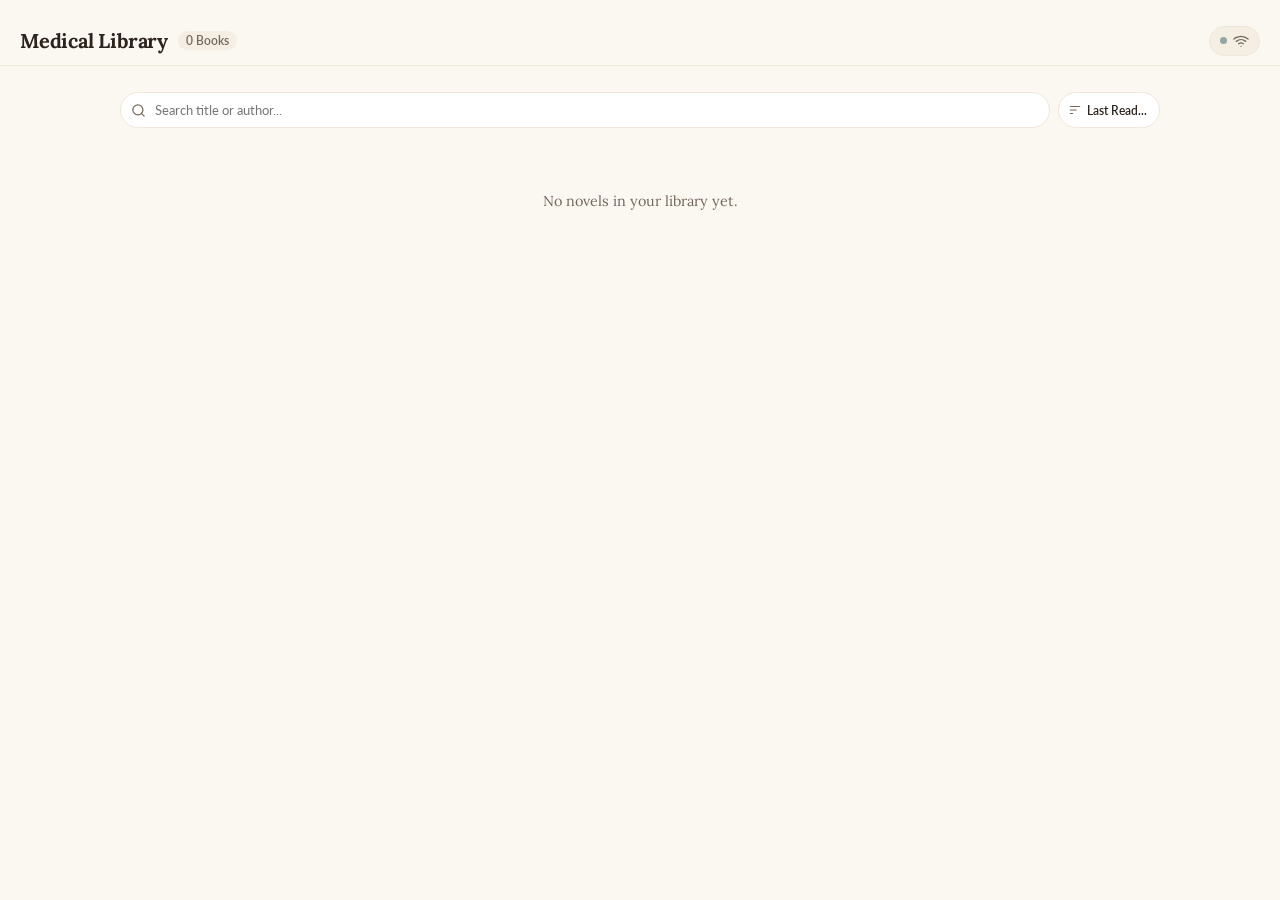
==== commit 1d787d54: "Fix heparin prefix matching to prioritize Heparin (unfractionated) over heparinoid, enforce word-bou" ====
--- a/m/index.html
+++ b/m/index.html
@@ -22,7 +22,7 @@
   <link href="https://fonts.googleapis.com/css2?family=Cinzel:wght@500;700&family=Lato:ital,wght@0,300;0,400;0,700;1,300;1,400;1,700&family=Lora:ital,wght@0,400;0,500;0,600;1,400;1,500&family=Noto+Serif+SC:wght@400;600&display=swap" rel="stylesheet">
 
   <!-- Mobile Styles -->
-  <link rel="stylesheet" href="static/css/mobile.css?v=54" />
+  <link rel="stylesheet" href="static/css/mobile.css?v=55" />
 </head>
 <body class="theme-sepia font-serif">
   <div id="app-root">
@@ -749,6 +749,6 @@
   </div>
 
   <!-- JavaScript Module -->
-  <script type="module" src="static/js/mobile-app.js?v=54"></script>
+  <script type="module" src="static/js/mobile-app.js?v=55"></script>
 </body>
 </html>
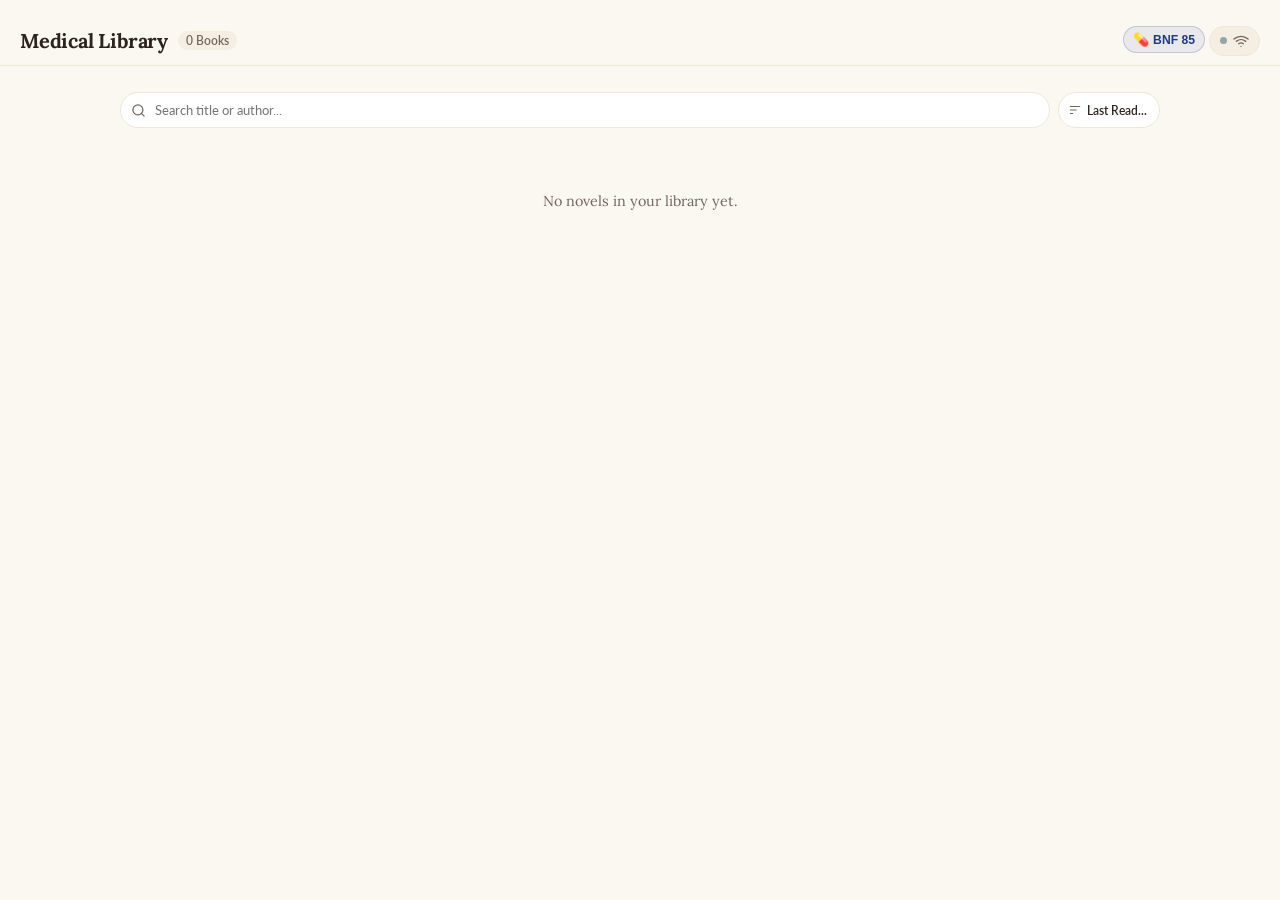
==== commit 9a9542cb: "Add dedicated BNF 85 formulary section and 1-click BNF glossary population" ====
--- a/m/index.html
+++ b/m/index.html
@@ -22,7 +22,7 @@
   <link href="https://fonts.googleapis.com/css2?family=Cinzel:wght@500;700&family=Lato:ital,wght@0,300;0,400;0,700;1,300;1,400;1,700&family=Lora:ital,wght@0,400;0,500;0,600;1,400;1,500&family=Noto+Serif+SC:wght@400;600&display=swap" rel="stylesheet">
 
   <!-- Mobile Styles -->
-  <link rel="stylesheet" href="static/css/mobile.css?v=55" />
+  <link rel="stylesheet" href="static/css/mobile.css?v=56" />
 </head>
 <body class="theme-sepia font-serif">
   <div id="app-root">
@@ -35,6 +35,10 @@
           <span class="header-count-badge" id="library-count-badge">0 Books</span>
         </div>
         <div class="header-actions">
+          <button class="status-wifi-btn" id="m-btn-open-bnf-library" title="British National Formulary" style="padding: 5px 9px; font-weight: 600; font-size: 0.76rem; border-radius: 16px; background: rgba(30, 58, 138, 0.08); border-color: rgba(30, 58, 138, 0.2); color: #1e3a8a; display: inline-flex; align-items: center; gap: 4px;">
+            <span style="font-size: 13px;">💊</span>
+            <span>BNF 85</span>
+          </button>
           <button class="status-wifi-btn" id="m-status-wifi-btn" title="Cloud &amp; Sync Status">
             <span class="status-dot"></span>
             <svg class="status-wifi-svg" width="16" height="16" viewBox="0 0 24 24" fill="none" stroke="currentColor" stroke-width="2" stroke-linecap="round" stroke-linejoin="round">
@@ -147,6 +151,11 @@
               <line x1="21" y1="21" x2="16.65" y2="16.65"></line>
             </svg>
           </button>
+
+          <!-- Add BNF 85 Drugs Button -->
+          <button class="btn-book-action-icon" id="btn-book-populate-bnf" title="Populate BNF 85 Drugs into this novel">
+            <span style="font-size: 16px; line-height: 1;">💊</span>
+          </button>
         </div>
       </section>
 
@@ -189,13 +198,18 @@
           <span class="header-count-badge" id="glossary-total-badge">0</span>
         </div>
 
-        <button class="btn-header-add" id="btn-glossary-add-lore" title="Add lore entry">
-          <svg width="16" height="16" viewBox="0 0 24 24" fill="none" stroke="currentColor" stroke-width="2.5" stroke-linecap="round" stroke-linejoin="round">
-            <line x1="12" y1="5" x2="12" y2="19"></line>
-            <line x1="5" y1="12" x2="19" y2="12"></line>
-          </svg>
-          <span>Add</span>
-        </button>
+        <div style="display: flex; align-items: center; gap: 6px;">
+          <button class="btn-header-add" id="btn-glossary-populate-bnf" title="Populate BNF 85 Drugs" style="background: rgba(30, 58, 138, 0.08); border-color: rgba(30, 58, 138, 0.2); color: #1e3a8a; padding: 4px 8px;">
+            <span>💊 BNF 85</span>
+          </button>
+          <button class="btn-header-add" id="btn-glossary-add-lore" title="Add lore entry">
+            <svg width="16" height="16" viewBox="0 0 24 24" fill="none" stroke="currentColor" stroke-width="2.5" stroke-linecap="round" stroke-linejoin="round">
+              <line x1="12" y1="5" x2="12" y2="19"></line>
+              <line x1="5" y1="12" x2="19" y2="12"></line>
+            </svg>
+            <span>Add</span>
+          </button>
+        </div>
       </header>
 
       <div class="glossary-scroll-container">
@@ -354,7 +368,70 @@
       </div>
     </section>
 
-    <!-- Bottom Navigation Bar (Visible in Book and Glossary Views when Glossary is enabled) -->
+    <!-- 4. BNF 85 Formulary Browser Pane -->
+    <section id="view-bnf" class="view-pane">
+      <header class="app-header">
+        <button class="btn-header-back" id="btn-bnf-back" title="Back">
+          <svg width="20" height="20" viewBox="0 0 24 24" fill="none" stroke="currentColor" stroke-width="2.2" stroke-linecap="round" stroke-linejoin="round">
+            <polyline points="15 18 9 12 15 6"></polyline>
+          </svg>
+          <span id="btn-bnf-back-label">Library</span>
+        </button>
+
+        <div class="header-title-group" style="gap: 8px;">
+          <h1 class="header-page-title">BNF 85</h1>
+          <span class="header-count-badge" id="m-bnf-count-badge">1,699</span>
+        </div>
+
+        <button class="btn-header-add" id="m-btn-bnf-populate-book" title="Populate BNF into active novel" style="display: none; background: rgba(30, 58, 138, 0.08); border-color: rgba(30, 58, 138, 0.2); color: #1e3a8a; padding: 4px 8px; font-size: 0.76rem;">
+          <span style="font-size: 13px; margin-right: 2px;">💊</span>
+          <span>Add to Book</span>
+        </button>
+      </header>
+
+      <div class="bnf-mobile-scroll-container">
+        <!-- Search & Filter Controls -->
+        <div class="bnf-mobile-controls" style="padding: 12px 16px; background: var(--bg-card); border-bottom: 1px solid var(--border-light);">
+          <div class="search-input-wrap">
+            <svg width="16" height="16" viewBox="0 0 24 24" fill="none" stroke="currentColor" stroke-width="2" stroke-linecap="round" stroke-linejoin="round">
+              <circle cx="11" cy="11" r="8"></circle>
+              <line x1="21" y1="21" x2="16.65" y2="16.65"></line>
+            </svg>
+            <input type="text" class="directory-search-input" id="m-input-bnf-search" placeholder="Search drugs, brands (Lopressor), indications..." autocomplete="off" autocorrect="off" autocapitalize="off" spellcheck="false" />
+            <button type="button" id="m-btn-clear-bnf-search" class="btn-search-clear" style="display: none;" title="Clear search">&times;</button>
+          </div>
+
+          <div class="bnf-mobile-chapter-wrap" style="margin-top: 8px;">
+            <select class="glossary-select" id="m-select-bnf-chapter" style="width: 100%;">
+              <option value="all">All BNF Chapters (1,699 drugs)</option>
+              <option value="Gastro-intestinal">Chapter 1: Gastro-intestinal</option>
+              <option value="Cardiovascular">Chapter 2: Cardiovascular</option>
+              <option value="Respiratory">Chapter 3: Respiratory</option>
+              <option value="Nervous">Chapter 4: Nervous system</option>
+              <option value="Infection">Chapter 5: Infection</option>
+              <option value="Endocrine">Chapter 6: Endocrine</option>
+              <option value="Genito-urinary">Chapter 7: Genito-urinary</option>
+              <option value="Immune">Chapter 8: Immune &amp; Malignant</option>
+              <option value="Blood">Chapter 9: Blood and nutrition</option>
+              <option value="Musculoskeletal">Chapter 10: Musculoskeletal</option>
+              <option value="Eye">Chapter 11: Eye</option>
+              <option value="Ear">Chapter 12: Ear, nose &amp; oropharynx</option>
+              <option value="Skin">Chapter 13: Skin</option>
+              <option value="Vaccines">Chapter 14: Vaccines</option>
+              <option value="Anaesthesia">Chapter 15: Anaesthesia</option>
+              <option value="Poisoning">Chapter 16: Poisoning &amp; Overdose</option>
+            </select>
+          </div>
+        </div>
+
+        <!-- Drug Cards List -->
+        <div class="bnf-mobile-drugs-list" id="m-bnf-drugs-list" style="padding: 12px 16px 80px 16px; display: flex; flex-direction: column; gap: 10px;">
+          <!-- Injected dynamically -->
+        </div>
+      </div>
+    </section>
+
+    <!-- Bottom Navigation Bar (Visible in Book, Glossary, and BNF Views when Glossary is enabled) -->
     <nav class="bottom-nav-bar" id="bottom-nav" style="display:none;">
       <button class="nav-item active" id="nav-tab-chapters" data-tab="chapters">
         <svg width="18" height="18" viewBox="0 0 24 24" fill="none" stroke="currentColor" stroke-width="2" stroke-linecap="round" stroke-linejoin="round">
@@ -376,7 +453,45 @@
         </svg>
         <span>Glossary</span>
       </button>
+
+      <button class="nav-item" id="nav-tab-bnf" data-tab="bnf" title="BNF 85 Formulary">
+        <span style="font-size: 17px; line-height: 1;">💊</span>
+        <span>BNF 85</span>
+      </button>
     </nav>
+
+    <!-- Bottom Sheet: Mobile BNF Monograph Inspector -->
+    <div class="sheet-backdrop" id="m-sheet-backdrop-bnf" style="display: none;">
+      <div class="sheet-card" id="m-sheet-card-bnf" style="max-height: 85vh; display: flex; flex-direction: column;">
+        <div class="sheet-header">
+          <div style="display: flex; flex-direction: column; gap: 4px; flex: 1;">
+            <div style="display: flex; align-items: center; gap: 6px;">
+              <span style="background:#dbeafe; color:#1e40af; font-size:0.68rem; font-weight:700; padding:2px 6px; border-radius:4px;">DRUG</span>
+              <span id="m-modal-bnf-chapter" style="font-size:0.72rem; color:var(--text-muted); font-weight:600;">Chapter</span>
+            </div>
+            <h2 class="sheet-title" id="m-modal-bnf-title" style="margin: 0; font-size: 1.25rem;">Drug Name</h2>
+            <div id="m-modal-bnf-aliases" style="display: flex; flex-wrap: wrap; gap: 4px; margin-top: 4px;"></div>
+          </div>
+          <button class="btn-sheet-close" id="m-btn-close-bnf-sheet" title="Close monograph">&times;</button>
+        </div>
+
+        <div class="sheet-body" id="m-modal-bnf-body" style="overflow-y: auto; padding: 16px 20px; flex: 1;">
+          <div style="font-size: 0.74rem; font-weight: 700; color: #1e3a8a; text-transform: uppercase; margin-bottom: 8px;">
+            INDICATIONS AND DOSE (BNF 85)
+          </div>
+          <div id="m-modal-bnf-dosage-text" style="font-size: 0.88rem; line-height: 1.5;"></div>
+        </div>
+
+        <div style="padding: 12px 20px; border-top: 1px solid var(--border-light); display: flex; gap: 10px; background: var(--bg-main);">
+          <button type="button" class="btn-sheet-action" id="m-btn-copy-bnf" style="flex: 1; padding: 10px; font-weight: 600; font-size: 0.85rem; border-radius: 8px; border: 1px solid var(--border-light); background: var(--bg-card); color: var(--text-main);">
+            Copy Dosage
+          </button>
+          <button type="button" class="btn-sheet-action" id="m-btn-bnf-add-to-book" style="flex: 1; padding: 10px; font-weight: 600; font-size: 0.85rem; border-radius: 8px; border: none; background: #5c8672; color: #fff; display: none;">
+            + Add to Book
+          </button>
+        </div>
+      </div>
+    </div>
 
     <!-- Bottom Sheet: Reader Typography & Theme Settings (No background blur) -->
     <div class="sheet-backdrop" id="sheet-backdrop-settings">
@@ -749,6 +864,6 @@
   </div>
 
   <!-- JavaScript Module -->
-  <script type="module" src="static/js/mobile-app.js?v=55"></script>
+  <script type="module" src="static/js/mobile-app.js?v=57"></script>
 </body>
 </html>
--- a/m/static/css/mobile.css
+++ b/m/static/css/mobile.css
@@ -4004,3 +4004,15 @@
   transition: all 0.15s ease;
 }
 
+/* BNF Formulary Mobile View */
+.bnf-mobile-scroll-container {
+  flex: 1;
+  overflow-y: auto;
+  -webkit-overflow-scrolling: touch;
+}
+
+.bnf-mobile-card:active {
+  transform: scale(0.99);
+  border-color: #93c5fd !important;
+}
+
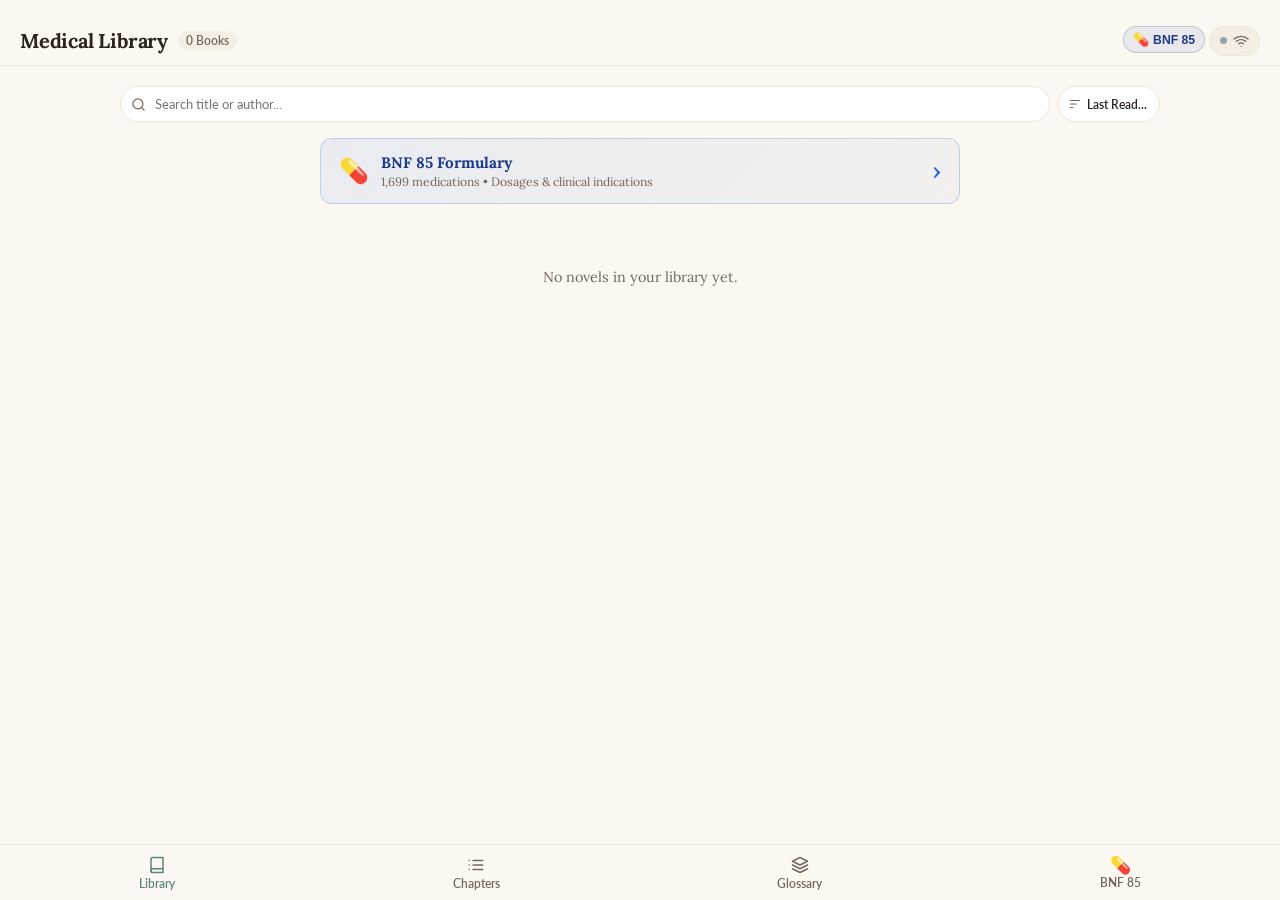
==== commit e3866754: "Refine mobile BNF accessibility with bottom-nav and library card, and remove Add to Book button from" ====
--- a/m/index.html
+++ b/m/index.html
@@ -87,6 +87,18 @@
               <option value="words_asc">Word Count (Low - High)...</option>
             </select>
           </div>
+        </div>
+
+        <!-- Prominent BNF 85 Formulary Card on Library Shelf -->
+        <div class="m-bnf-banner-card" id="m-library-bnf-banner">
+          <div class="m-bnf-banner-left">
+            <span class="m-bnf-banner-icon">💊</span>
+            <div class="m-bnf-banner-text">
+              <div class="m-bnf-banner-title">BNF 85 Formulary</div>
+              <div class="m-bnf-banner-subtitle">1,699 medications • Dosages &amp; clinical indications</div>
+            </div>
+          </div>
+          <span class="m-bnf-banner-arrow">&rsaquo;</span>
         </div>
 
         <div class="library-books-list" id="library-books-list">
@@ -431,9 +443,17 @@
       </div>
     </section>
 
-    <!-- Bottom Navigation Bar (Visible in Book, Glossary, and BNF Views when Glossary is enabled) -->
-    <nav class="bottom-nav-bar" id="bottom-nav" style="display:none;">
-      <button class="nav-item active" id="nav-tab-chapters" data-tab="chapters">
+    <!-- Bottom Navigation Bar (Visible in Library, Book, Glossary, and BNF Views) -->
+    <nav class="bottom-nav-bar" id="bottom-nav">
+      <button class="nav-item active" id="nav-tab-library" data-tab="library">
+        <svg width="18" height="18" viewBox="0 0 24 24" fill="none" stroke="currentColor" stroke-width="2" stroke-linecap="round" stroke-linejoin="round">
+          <path d="M4 19.5A2.5 2.5 0 0 1 6.5 17H20"></path>
+          <path d="M6.5 2H20v20H6.5A2.5 2.5 0 0 1 4 19.5v-15A2.5 2.5 0 0 1 6.5 2z"></path>
+        </svg>
+        <span>Library</span>
+      </button>
+
+      <button class="nav-item" id="nav-tab-chapters" data-tab="chapters">
         <svg width="18" height="18" viewBox="0 0 24 24" fill="none" stroke="currentColor" stroke-width="2" stroke-linecap="round" stroke-linejoin="round">
           <line x1="8" y1="6" x2="21" y2="6"></line>
           <line x1="8" y1="12" x2="21" y2="12"></line>
@@ -483,11 +503,8 @@
         </div>
 
         <div style="padding: 12px 20px; border-top: 1px solid var(--border-light); display: flex; gap: 10px; background: var(--bg-main);">
-          <button type="button" class="btn-sheet-action" id="m-btn-copy-bnf" style="flex: 1; padding: 10px; font-weight: 600; font-size: 0.85rem; border-radius: 8px; border: 1px solid var(--border-light); background: var(--bg-card); color: var(--text-main);">
+          <button type="button" class="btn-sheet-action" id="m-btn-copy-bnf" style="flex: 1; padding: 12px; font-weight: 600; font-size: 0.9rem; border-radius: 8px; border: 1px solid var(--border-light); background: var(--bg-card); color: var(--text-main);">
             Copy Dosage
-          </button>
-          <button type="button" class="btn-sheet-action" id="m-btn-bnf-add-to-book" style="flex: 1; padding: 10px; font-weight: 600; font-size: 0.85rem; border-radius: 8px; border: none; background: #5c8672; color: #fff; display: none;">
-            + Add to Book
           </button>
         </div>
       </div>
@@ -864,6 +881,6 @@
   </div>
 
   <!-- JavaScript Module -->
-  <script type="module" src="static/js/mobile-app.js?v=57"></script>
+  <script type="module" src="static/js/mobile-app.js?v=58"></script>
 </body>
 </html>
--- a/m/static/css/mobile.css
+++ b/m/static/css/mobile.css
@@ -243,7 +243,70 @@
   flex: 1;
   overflow-y: auto;
   -webkit-overflow-scrolling: touch;
-  padding: 26px 18px max(24px, env(safe-area-inset-bottom)) 18px;
+  padding: 20px 18px calc(72px + env(safe-area-inset-bottom)) 18px;
+}
+
+/* Prominent BNF 85 Card on Library Shelf */
+.m-bnf-banner-card {
+  max-width: 640px;
+  margin: 0 auto 16px auto;
+  padding: 14px 18px;
+  background: linear-gradient(135deg, rgba(37, 99, 235, 0.08), rgba(30, 58, 138, 0.04));
+  border: 1px solid rgba(37, 99, 235, 0.22);
+  border-radius: 12px;
+  display: flex;
+  align-items: center;
+  justify-content: space-between;
+  cursor: pointer;
+  transition: transform 0.15s ease, background-color 0.15s ease;
+  -webkit-tap-highlight-color: transparent;
+}
+
+.m-bnf-banner-card:active {
+  transform: scale(0.98);
+  background: rgba(37, 99, 235, 0.12);
+}
+
+.m-bnf-banner-left {
+  display: flex;
+  align-items: center;
+  gap: 12px;
+}
+
+.m-bnf-banner-icon {
+  font-size: 24px;
+  line-height: 1;
+  flex-shrink: 0;
+}
+
+.m-bnf-banner-title {
+  font-weight: 700;
+  font-size: 0.95rem;
+  color: #1e3a8a;
+  line-height: 1.25;
+}
+
+.m-bnf-banner-subtitle {
+  font-size: 0.76rem;
+  color: var(--text-muted);
+  margin-top: 2px;
+}
+
+.m-bnf-banner-arrow {
+  color: #2563eb;
+  font-weight: 700;
+  font-size: 1.25rem;
+  padding-left: 6px;
+  line-height: 1;
+}
+
+body.theme-dark .m-bnf-banner-card {
+  background: rgba(37, 99, 235, 0.12);
+  border-color: rgba(37, 99, 235, 0.3);
+}
+
+body.theme-dark .m-bnf-banner-title {
+  color: #93c5fd;
 }
 
 /* Library Search & Filter Bar - Matching Web App */
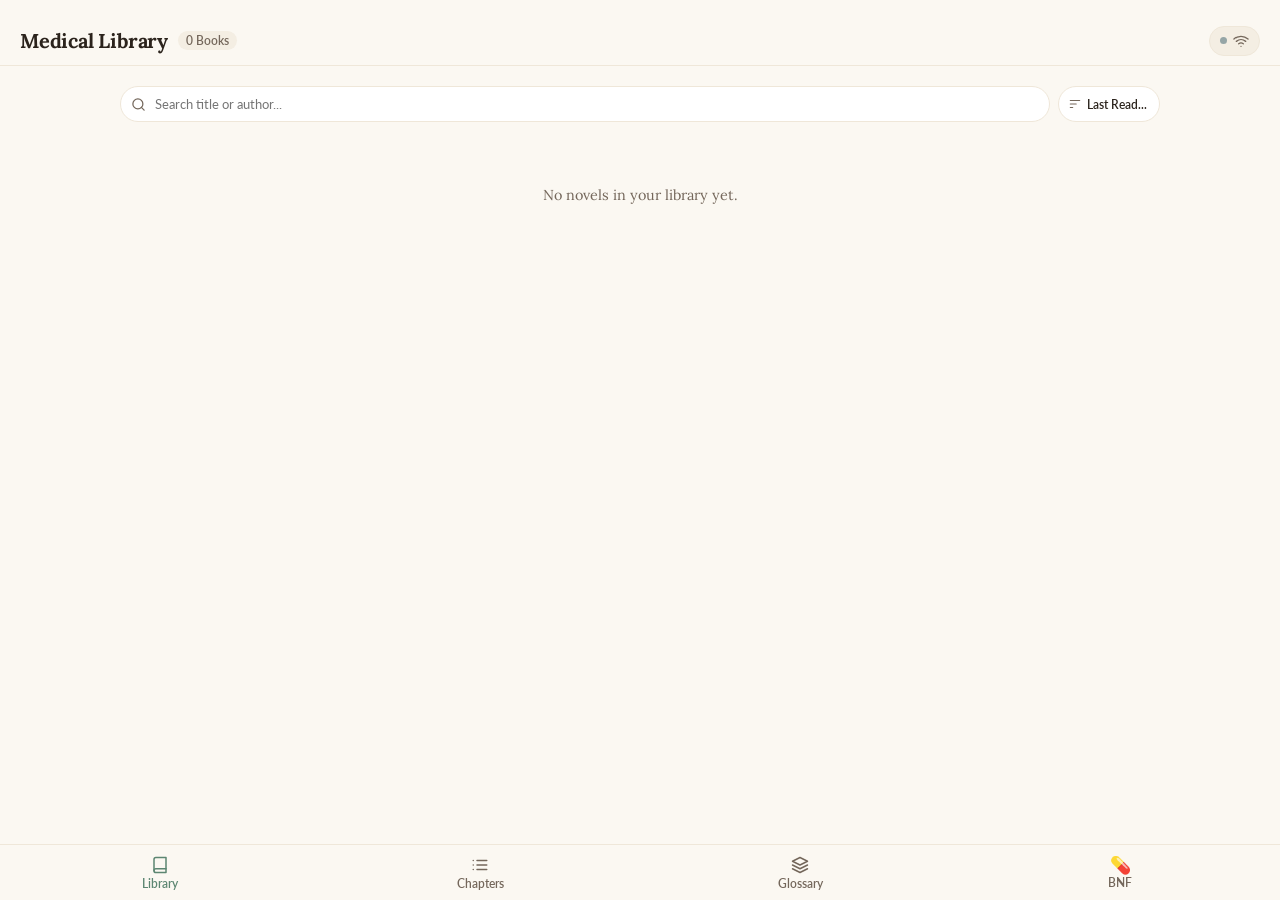
==== commit 99e7456d: "Streamline mobile navigation: home shows Library and BNF only, in-book shows Chapters and Glossary o" ====
--- a/m/index.html
+++ b/m/index.html
@@ -22,7 +22,7 @@
   <link href="https://fonts.googleapis.com/css2?family=Cinzel:wght@500;700&family=Lato:ital,wght@0,300;0,400;0,700;1,300;1,400;1,700&family=Lora:ital,wght@0,400;0,500;0,600;1,400;1,500&family=Noto+Serif+SC:wght@400;600&display=swap" rel="stylesheet">
 
   <!-- Mobile Styles -->
-  <link rel="stylesheet" href="static/css/mobile.css?v=56" />
+  <link rel="stylesheet" href="static/css/mobile.css?v=59" />
 </head>
 <body class="theme-sepia font-serif">
   <div id="app-root">
@@ -35,10 +35,6 @@
           <span class="header-count-badge" id="library-count-badge">0 Books</span>
         </div>
         <div class="header-actions">
-          <button class="status-wifi-btn" id="m-btn-open-bnf-library" title="British National Formulary" style="padding: 5px 9px; font-weight: 600; font-size: 0.76rem; border-radius: 16px; background: rgba(30, 58, 138, 0.08); border-color: rgba(30, 58, 138, 0.2); color: #1e3a8a; display: inline-flex; align-items: center; gap: 4px;">
-            <span style="font-size: 13px;">💊</span>
-            <span>BNF 85</span>
-          </button>
           <button class="status-wifi-btn" id="m-status-wifi-btn" title="Cloud &amp; Sync Status">
             <span class="status-dot"></span>
             <svg class="status-wifi-svg" width="16" height="16" viewBox="0 0 24 24" fill="none" stroke="currentColor" stroke-width="2" stroke-linecap="round" stroke-linejoin="round">
@@ -89,18 +85,6 @@
           </div>
         </div>
 
-        <!-- Prominent BNF 85 Formulary Card on Library Shelf -->
-        <div class="m-bnf-banner-card" id="m-library-bnf-banner">
-          <div class="m-bnf-banner-left">
-            <span class="m-bnf-banner-icon">💊</span>
-            <div class="m-bnf-banner-text">
-              <div class="m-bnf-banner-title">BNF 85 Formulary</div>
-              <div class="m-bnf-banner-subtitle">1,699 medications • Dosages &amp; clinical indications</div>
-            </div>
-          </div>
-          <span class="m-bnf-banner-arrow">&rsaquo;</span>
-        </div>
-
         <div class="library-books-list" id="library-books-list">
           <!-- Populated dynamically with minimalist borderless book cards -->
         </div>
@@ -163,11 +147,6 @@
               <line x1="21" y1="21" x2="16.65" y2="16.65"></line>
             </svg>
           </button>
-
-          <!-- Add BNF 85 Drugs Button -->
-          <button class="btn-book-action-icon" id="btn-book-populate-bnf" title="Populate BNF 85 Drugs into this novel">
-            <span style="font-size: 16px; line-height: 1;">💊</span>
-          </button>
         </div>
       </section>
 
@@ -211,9 +190,6 @@
         </div>
 
         <div style="display: flex; align-items: center; gap: 6px;">
-          <button class="btn-header-add" id="btn-glossary-populate-bnf" title="Populate BNF 85 Drugs" style="background: rgba(30, 58, 138, 0.08); border-color: rgba(30, 58, 138, 0.2); color: #1e3a8a; padding: 4px 8px;">
-            <span>💊 BNF 85</span>
-          </button>
           <button class="btn-header-add" id="btn-glossary-add-lore" title="Add lore entry">
             <svg width="16" height="16" viewBox="0 0 24 24" fill="none" stroke="currentColor" stroke-width="2.5" stroke-linecap="round" stroke-linejoin="round">
               <line x1="12" y1="5" x2="12" y2="19"></line>
@@ -394,11 +370,6 @@
           <h1 class="header-page-title">BNF 85</h1>
           <span class="header-count-badge" id="m-bnf-count-badge">1,699</span>
         </div>
-
-        <button class="btn-header-add" id="m-btn-bnf-populate-book" title="Populate BNF into active novel" style="display: none; background: rgba(30, 58, 138, 0.08); border-color: rgba(30, 58, 138, 0.2); color: #1e3a8a; padding: 4px 8px; font-size: 0.76rem;">
-          <span style="font-size: 13px; margin-right: 2px;">💊</span>
-          <span>Add to Book</span>
-        </button>
       </header>
 
       <div class="bnf-mobile-scroll-container">
@@ -474,9 +445,9 @@
         <span>Glossary</span>
       </button>
 
-      <button class="nav-item" id="nav-tab-bnf" data-tab="bnf" title="BNF 85 Formulary">
+      <button class="nav-item" id="nav-tab-bnf" data-tab="bnf" title="BNF Formulary">
         <span style="font-size: 17px; line-height: 1;">💊</span>
-        <span>BNF 85</span>
+        <span>BNF</span>
       </button>
     </nav>
 
@@ -881,6 +852,6 @@
   </div>
 
   <!-- JavaScript Module -->
-  <script type="module" src="static/js/mobile-app.js?v=58"></script>
+  <script type="module" src="static/js/mobile-app.js?v=59"></script>
 </body>
 </html>
--- a/m/static/css/mobile.css
+++ b/m/static/css/mobile.css
@@ -1456,6 +1456,9 @@
   display: flex;
   flex-direction: column;
   align-items: center;
+  justify-content: center;
+  flex: 1;
+  max-width: 160px;
   gap: 3px;
   color: var(--text-muted);
   font-family: var(--font-sans);
@@ -1463,7 +1466,8 @@
   font-weight: 600;
   cursor: pointer;
   -webkit-tap-highlight-color: transparent;
-  padding: 6px 24px;
+  padding: 6px 16px;
+  transition: color 0.15s ease;
 }
 
 .nav-item.active {
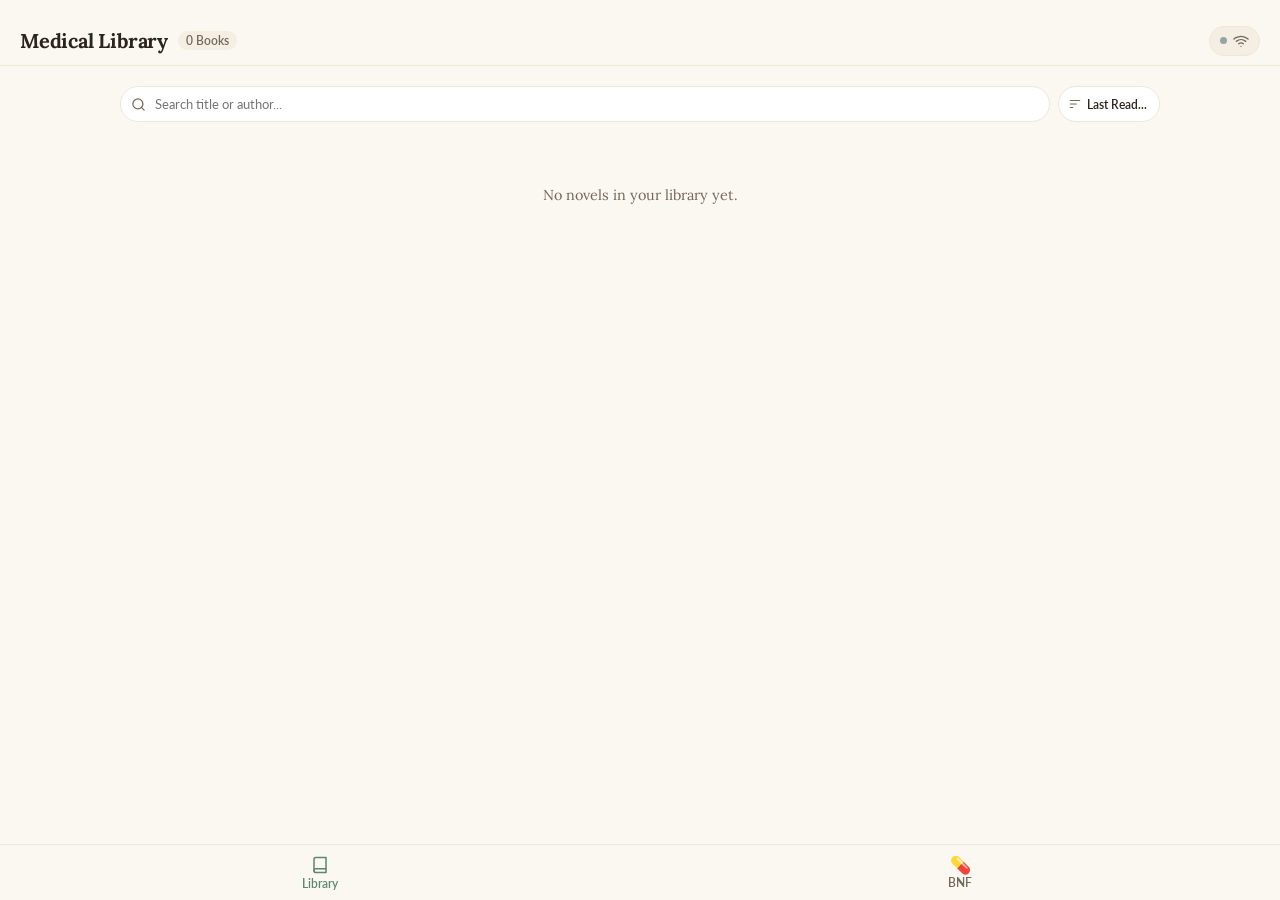
==== commit ed9d74e5: "Fix mobile app critical bugs: fix ReferenceError in switchView, fix BNF modal backdrop active class," ====
--- a/m/index.html
+++ b/m/index.html
@@ -22,7 +22,7 @@
   <link href="https://fonts.googleapis.com/css2?family=Cinzel:wght@500;700&family=Lato:ital,wght@0,300;0,400;0,700;1,300;1,400;1,700&family=Lora:ital,wght@0,400;0,500;0,600;1,400;1,500&family=Noto+Serif+SC:wght@400;600&display=swap" rel="stylesheet">
 
   <!-- Mobile Styles -->
-  <link rel="stylesheet" href="static/css/mobile.css?v=59" />
+  <link rel="stylesheet" href="static/css/mobile.css?v=60" />
 </head>
 <body class="theme-sepia font-serif">
   <div id="app-root">
@@ -414,8 +414,9 @@
       </div>
     </section>
 
-    <!-- Bottom Navigation Bar (Visible in Library, Book, Glossary, and BNF Views) -->
+    <!-- Bottom Navigation Bar -->
     <nav class="bottom-nav-bar" id="bottom-nav">
+      <!-- Home Scope (Library Shelf & BNF) -->
       <button class="nav-item active" id="nav-tab-library" data-tab="library">
         <svg width="18" height="18" viewBox="0 0 24 24" fill="none" stroke="currentColor" stroke-width="2" stroke-linecap="round" stroke-linejoin="round">
           <path d="M4 19.5A2.5 2.5 0 0 1 6.5 17H20"></path>
@@ -424,7 +425,13 @@
         <span>Library</span>
       </button>
 
-      <button class="nav-item" id="nav-tab-chapters" data-tab="chapters">
+      <button class="nav-item" id="nav-tab-bnf" data-tab="bnf" title="BNF Formulary">
+        <span style="font-size: 17px; line-height: 1;">💊</span>
+        <span>BNF</span>
+      </button>
+
+      <!-- In-Book Scope (Chapters & Glossary) -->
+      <button class="nav-item" id="nav-tab-chapters" data-tab="chapters" style="display: none;">
         <svg width="18" height="18" viewBox="0 0 24 24" fill="none" stroke="currentColor" stroke-width="2" stroke-linecap="round" stroke-linejoin="round">
           <line x1="8" y1="6" x2="21" y2="6"></line>
           <line x1="8" y1="12" x2="21" y2="12"></line>
@@ -436,18 +443,13 @@
         <span>Chapters</span>
       </button>
 
-      <button class="nav-item" id="nav-tab-glossary" data-tab="glossary" title="Glossary">
+      <button class="nav-item" id="nav-tab-glossary" data-tab="glossary" title="Glossary" style="display: none;">
         <svg width="18" height="18" viewBox="0 0 24 24" fill="none" stroke="currentColor" stroke-width="2" stroke-linecap="round" stroke-linejoin="round">
           <polygon points="12 2 2 7 12 12 22 7 12 2"></polygon>
           <polyline points="2 17 12 22 22 17"></polyline>
           <polyline points="2 12 12 17 22 12"></polyline>
         </svg>
         <span>Glossary</span>
-      </button>
-
-      <button class="nav-item" id="nav-tab-bnf" data-tab="bnf" title="BNF Formulary">
-        <span style="font-size: 17px; line-height: 1;">💊</span>
-        <span>BNF</span>
       </button>
     </nav>
 
@@ -852,6 +854,6 @@
   </div>
 
   <!-- JavaScript Module -->
-  <script type="module" src="static/js/mobile-app.js?v=59"></script>
+  <script type="module" src="static/js/mobile-app.js?v=60"></script>
 </body>
 </html>
